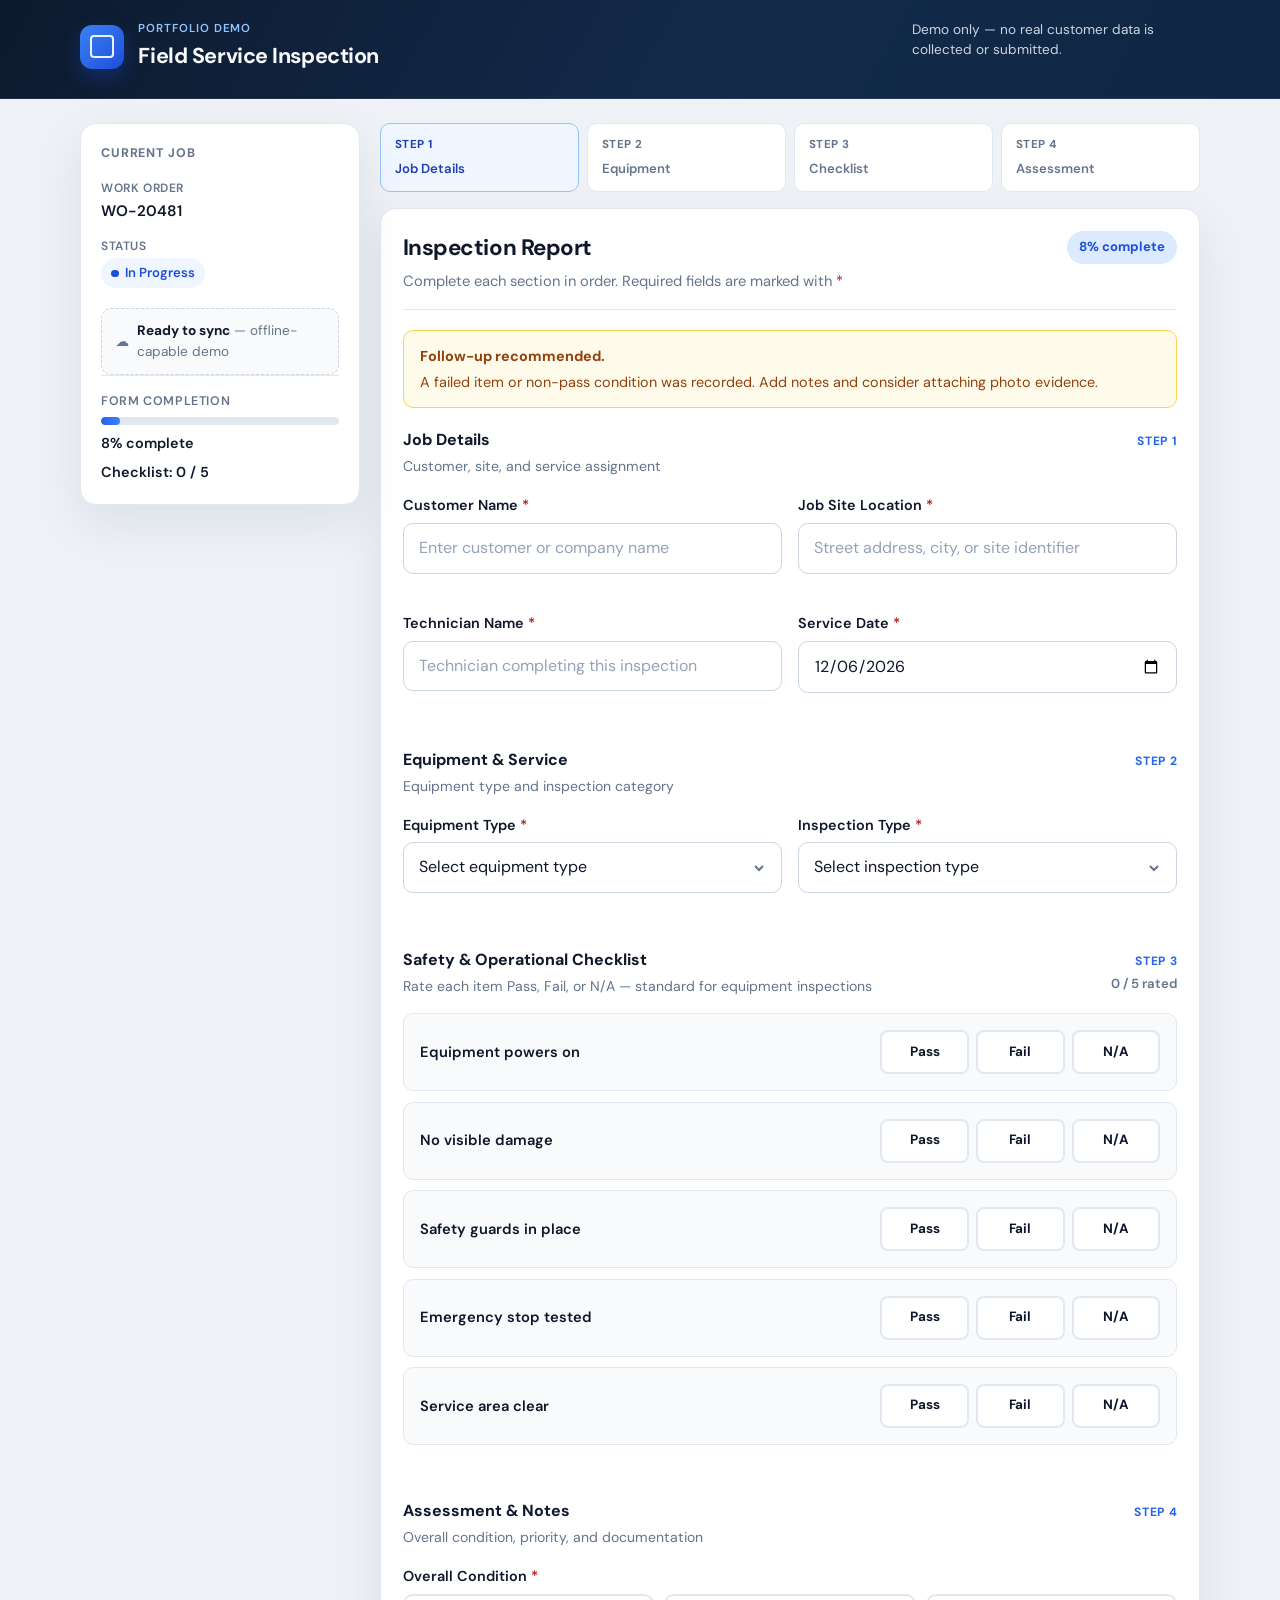
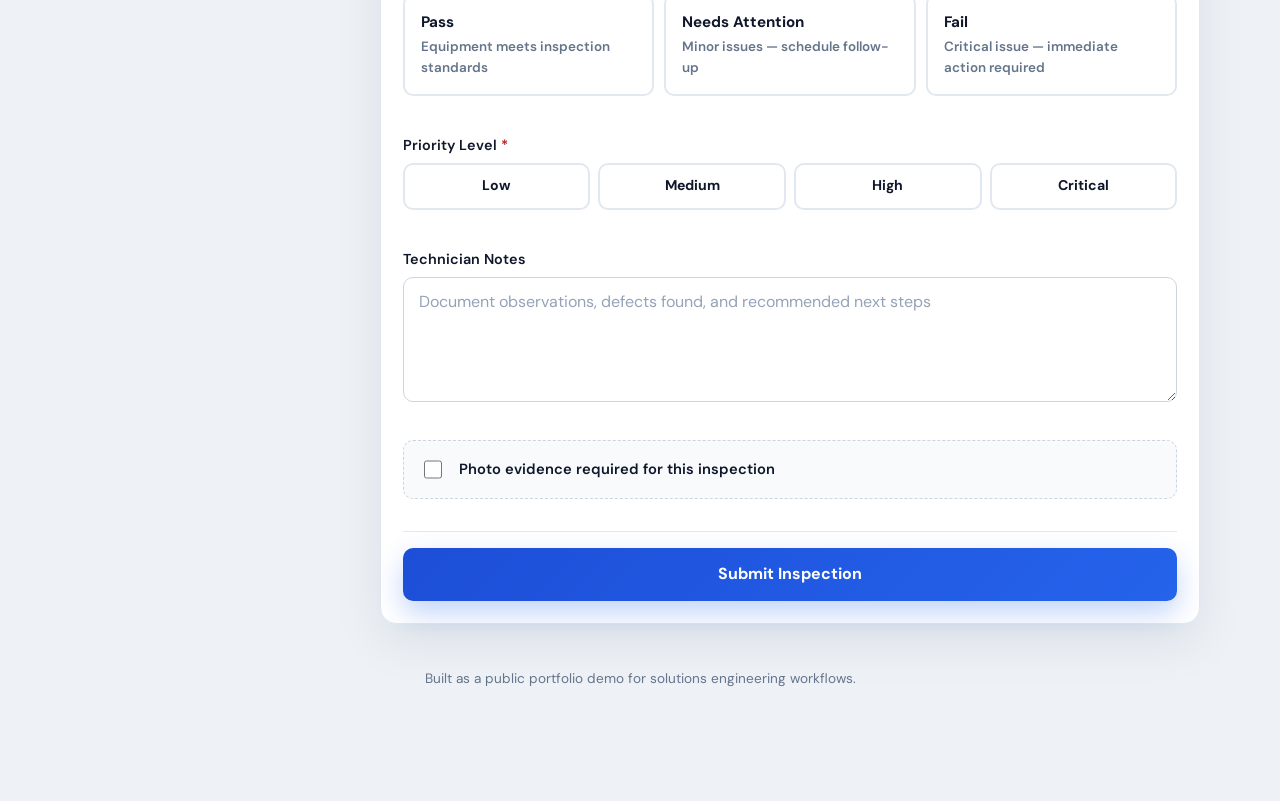
==== index.html @ d1bbd338 "Improve inspection form UI with industry-standard field service patterns. Add job context panel, ste" ====
<!DOCTYPE html>
<html lang="en">
<head>
  <meta charset="UTF-8">
  <meta name="viewport" content="width=device-width, initial-scale=1.0">
  <meta name="description" content="A public field service inspection form demo with JSON-driven structure and validation.">
  <meta name="theme-color" content="#0c1a2e">
  <title>Field Service Inspection Form Demo</title>
  <link rel="preconnect" href="https://fonts.googleapis.com">
  <link rel="preconnect" href="https://fonts.gstatic.com" crossorigin>
  <link href="https://fonts.googleapis.com/css2?family=DM+Sans:ital,opsz,wght@0,9..40,400;0,9..40,500;0,9..40,600;0,9..40,700;1,9..40,400&display=swap" rel="stylesheet">
  <link rel="stylesheet" href="styles.css">
</head>
<body>
  <div class="app-shell">
    <header class="topbar">
      <div class="topbar-inner">
        <div class="brand">
          <span class="brand-mark" aria-hidden="true"></span>
          <div>
            <p class="brand-eyebrow">Portfolio Demo</p>
            <h1>Field Service Inspection</h1>
          </div>
        </div>
        <p class="topbar-note">Demo only — no real customer data is collected or submitted.</p>
      </div>
    </header>

    <main class="workspace">
      <aside class="job-panel" id="job-panel" aria-label="Job context"></aside>

      <div class="form-column">
        <nav class="stepper" id="form-stepper" aria-label="Form progress"></nav>

        <section class="card form-card" aria-labelledby="form-heading">
          <div class="card-header">
            <div>
              <h2 id="form-heading">Inspection Report</h2>
              <p>Complete each section in order. Required fields are marked with <span class="required-mark" aria-hidden="true">*</span></p>
            </div>
            <div class="completion-chip" id="completion-chip" aria-live="polite">0% complete</div>
          </div>

          <div id="follow-up-alert" class="follow-up-alert" hidden role="status">
            <strong>Follow-up recommended.</strong>
            <span>A failed item or non-pass condition was recorded. Add notes and consider attaching photo evidence.</span>
          </div>

          <form id="inspection-form" novalidate></form>
        </section>

        <section
          id="success-message"
          class="card success-card"
          hidden
          aria-live="polite"
          aria-atomic="true"
        >
          <div class="success-icon" aria-hidden="true">✓</div>
          <h2>Inspection saved successfully</h2>
          <p>Your inspection record is ready for review. Data below is shown for demo purposes only.</p>
          <div id="submit-summary" class="submit-summary"></div>
        </section>

        <section id="json-preview-section" class="card preview-card" hidden aria-labelledby="preview-heading">
          <div class="card-header">
            <h2 id="preview-heading">Submitted Data Preview</h2>
            <p>Structured JSON output — ready for downstream systems or export.</p>
          </div>
          <pre id="json-preview" class="json-preview" aria-label="Formatted JSON preview of submitted form data"></pre>
        </section>
      </div>
    </main>

    <footer class="site-footer">
      <p>Built as a public portfolio demo for solutions engineering workflows.</p>
    </footer>

    <div class="sticky-submit" id="sticky-submit" hidden>
      <button type="submit" form="inspection-form" class="sticky-submit-btn">Submit Inspection</button>
    </div>
  </div>

  <script src="app.js"></script>
</body>
</html>
---- styles.css ----
/* Design system — inspired by enterprise field inspection apps (Fulcrum, Fluix, DigiDocs patterns) */
*,
*::before,
*::after {
  box-sizing: border-box;
}

:root {
  --bg: #eef2f7;
  --surface: #ffffff;
  --surface-muted: #f8fafc;
  --text: #0f172a;
  --text-muted: #64748b;
  --border: #e2e8f0;
  --border-strong: #cbd5e1;
  --brand: #0c1a2e;
  --brand-accent: #1d4ed8;
  --brand-soft: #dbeafe;
  --pass: #15803d;
  --pass-bg: #dcfce7;
  --pass-border: #86efac;
  --warn: #b45309;
  --warn-bg: #fffbeb;
  --warn-border: #fcd34d;
  --fail: #b91c1c;
  --fail-bg: #fef2f2;
  --fail-border: #fca5a5;
  --neutral: #475569;
  --neutral-bg: #f1f5f9;
  --radius: 16px;
  --radius-sm: 10px;
  --shadow: 0 18px 50px rgba(15, 23, 42, 0.08);
  --touch: 44px;
  --max: 1120px;
}

html {
  scroll-behavior: smooth;
}

body {
  margin: 0;
  font-family: "DM Sans", system-ui, sans-serif;
  font-size: 16px;
  line-height: 1.55;
  color: var(--text);
  background: var(--bg);
  -webkit-font-smoothing: antialiased;
}

.app-shell {
  min-height: 100vh;
  display: flex;
  flex-direction: column;
  padding-bottom: 5rem;
}

/* Top bar */
.topbar {
  background: linear-gradient(120deg, var(--brand) 0%, #132a4a 55%, #0f2744 100%);
  color: #f8fafc;
  border-bottom: 1px solid rgba(255, 255, 255, 0.08);
}

.topbar-inner {
  width: min(100% - 2rem, var(--max));
  margin: 0 auto;
  padding: 1.25rem 0 1.5rem;
  display: flex;
  align-items: flex-start;
  justify-content: space-between;
  gap: 1.5rem;
  flex-wrap: wrap;
}

.brand {
  display: flex;
  align-items: center;
  gap: 0.9rem;
}

.brand-mark {
  width: 2.75rem;
  height: 2.75rem;
  border-radius: 12px;
  background: linear-gradient(135deg, #3b82f6, #1d4ed8);
  box-shadow: 0 8px 20px rgba(29, 78, 216, 0.35);
  position: relative;
}

.brand-mark::after {
  content: "";
  position: absolute;
  inset: 0.65rem;
  border: 2px solid rgba(255, 255, 255, 0.9);
  border-radius: 4px;
}

.brand-eyebrow {
  margin: 0 0 0.15rem;
  font-size: 0.72rem;
  font-weight: 600;
  letter-spacing: 0.08em;
  text-transform: uppercase;
  color: #93c5fd;
}

.brand h1 {
  margin: 0;
  font-size: 1.35rem;
  font-weight: 700;
  letter-spacing: -0.02em;
}

.topbar-note {
  margin: 0;
  max-width: 18rem;
  font-size: 0.85rem;
  color: #cbd5e1;
  line-height: 1.45;
}

/* Workspace layout */
.workspace {
  width: min(100% - 2rem, var(--max));
  margin: 1.5rem auto 0;
  display: grid;
  grid-template-columns: 280px 1fr;
  gap: 1.25rem;
  flex: 1;
}

/* Job context panel */
.job-panel {
  position: sticky;
  top: 1rem;
  align-self: start;
  background: var(--surface);
  border: 1px solid var(--border);
  border-radius: var(--radius);
  box-shadow: var(--shadow);
  padding: 1.25rem;
}

.job-panel h2 {
  margin: 0 0 1rem;
  font-size: 0.78rem;
  font-weight: 700;
  letter-spacing: 0.07em;
  text-transform: uppercase;
  color: var(--text-muted);
}

.job-meta {
  display: grid;
  gap: 0.85rem;
  margin-bottom: 1.25rem;
}

.job-meta dt {
  margin: 0;
  font-size: 0.75rem;
  font-weight: 600;
  text-transform: uppercase;
  letter-spacing: 0.05em;
  color: var(--text-muted);
}

.job-meta dd {
  margin: 0.15rem 0 0;
  font-size: 0.95rem;
  font-weight: 600;
  color: var(--text);
}

.status-badge {
  display: inline-flex;
  align-items: center;
  gap: 0.4rem;
  padding: 0.3rem 0.65rem;
  border-radius: 999px;
  background: #eff6ff;
  color: #1d4ed8;
  font-size: 0.82rem;
  font-weight: 600;
}

.status-badge::before {
  content: "";
  width: 0.45rem;
  height: 0.45rem;
  border-radius: 50%;
  background: currentColor;
}

.sync-badge {
  display: flex;
  align-items: center;
  gap: 0.5rem;
  padding: 0.7rem 0.85rem;
  border-radius: var(--radius-sm);
  background: var(--surface-muted);
  border: 1px dashed var(--border-strong);
  font-size: 0.85rem;
  color: var(--text-muted);
}

.sync-badge strong {
  color: var(--text);
}

.panel-stat {
  padding-top: 1rem;
  border-top: 1px solid var(--border);
}

.panel-stat-label {
  margin: 0 0 0.35rem;
  font-size: 0.78rem;
  font-weight: 600;
  color: var(--text-muted);
  text-transform: uppercase;
  letter-spacing: 0.05em;
}

.panel-progress {
  height: 8px;
  border-radius: 999px;
  background: #e2e8f0;
  overflow: hidden;
}

.panel-progress-fill {
  height: 100%;
  width: 0%;
  border-radius: inherit;
  background: linear-gradient(90deg, #2563eb, #3b82f6);
  transition: width 0.25s ease;
}

.panel-stat-value {
  margin: 0.45rem 0 0;
  font-size: 0.9rem;
  font-weight: 600;
}

/* Stepper */
.stepper {
  display: grid;
  grid-template-columns: repeat(4, 1fr);
  gap: 0.5rem;
  margin-bottom: 1rem;
}

.step {
  display: flex;
  flex-direction: column;
  gap: 0.35rem;
  padding: 0.75rem 0.85rem;
  border-radius: var(--radius-sm);
  background: var(--surface);
  border: 1px solid var(--border);
  font-size: 0.78rem;
  color: var(--text-muted);
  transition: border-color 0.2s, background 0.2s, color 0.2s;
}

.step-number {
  font-weight: 700;
  font-size: 0.72rem;
  letter-spacing: 0.04em;
  text-transform: uppercase;
}

.step-label {
  font-weight: 600;
  font-size: 0.82rem;
}

.step.is-active {
  border-color: #93c5fd;
  background: #eff6ff;
  color: #1e40af;
}

.step.is-complete {
  border-color: #86efac;
  background: #f0fdf4;
  color: #166534;
}

/* Cards */
.card {
  background: var(--surface);
  border: 1px solid var(--border);
  border-radius: var(--radius);
  box-shadow: var(--shadow);
  padding: 1.35rem;
  margin-bottom: 1.25rem;
}

.card-header {
  display: flex;
  align-items: flex-start;
  justify-content: space-between;
  gap: 1rem;
  margin-bottom: 1.25rem;
  padding-bottom: 1rem;
  border-bottom: 1px solid var(--border);
}

.card-header h2 {
  margin: 0 0 0.25rem;
  font-size: 1.4rem;
  font-weight: 700;
  letter-spacing: -0.02em;
}

.card-header p {
  margin: 0;
  color: var(--text-muted);
  font-size: 0.92rem;
}

.completion-chip {
  flex-shrink: 0;
  padding: 0.4rem 0.75rem;
  border-radius: 999px;
  background: var(--brand-soft);
  color: #1d4ed8;
  font-size: 0.82rem;
  font-weight: 700;
}

.follow-up-alert {
  display: flex;
  flex-direction: column;
  gap: 0.2rem;
  margin-bottom: 1.25rem;
  padding: 0.9rem 1rem;
  border-radius: var(--radius-sm);
  border: 1px solid var(--warn-border);
  background: var(--warn-bg);
  color: #92400e;
  font-size: 0.9rem;
}

.follow-up-alert strong {
  font-weight: 700;
}

/* Form sections */
.form-section {
  margin-bottom: 2rem;
  scroll-margin-top: 1rem;
}

.form-section-header {
  display: flex;
  align-items: baseline;
  justify-content: space-between;
  gap: 1rem;
  margin-bottom: 1rem;
}

.form-section-header h3 {
  margin: 0;
  font-size: 1rem;
  font-weight: 700;
  color: var(--text);
}

.form-section-header p {
  margin: 0.2rem 0 0;
  color: var(--text-muted);
  font-size: 0.88rem;
}

.section-step {
  flex-shrink: 0;
  font-size: 0.75rem;
  font-weight: 700;
  letter-spacing: 0.06em;
  text-transform: uppercase;
  color: #2563eb;
}

.form-section-grid {
  display: grid;
  gap: 1rem;
}

.form-section-grid--two-col {
  grid-template-columns: 1fr;
}

.form-field {
  display: flex;
  flex-direction: column;
  gap: 0.4rem;
}

.form-field label,
.form-field > .field-label {
  font-weight: 600;
  font-size: 0.9rem;
}

.required-mark {
  color: var(--fail);
}

input[type="text"],
input[type="date"],
select,
textarea {
  width: 100%;
  min-height: var(--touch);
  padding: 0.75rem 0.95rem;
  border: 1px solid var(--border-strong);
  border-radius: var(--radius-sm);
  font: inherit;
  color: var(--text);
  background: #fff;
  transition: border-color 0.15s, box-shadow 0.15s;
}

textarea {
  min-height: 7rem;
  resize: vertical;
}

input::placeholder,
textarea::placeholder {
  color: #94a3b8;
}

input:focus,
select:focus,
textarea:focus {
  outline: none;
  border-color: #2563eb;
  box-shadow: 0 0 0 4px rgba(37, 99, 235, 0.12);
}

select {
  appearance: none;
  background-image: url("data:image/svg+xml,%3Csvg xmlns='http://www.w3.org/2000/svg' width='16' height='16' fill='none' stroke='%2364748b' stroke-width='2'%3E%3Cpath d='M4 6l4 4 4-4'/%3E%3C/svg%3E");
  background-repeat: no-repeat;
  background-position: right 0.9rem center;
  padding-right: 2.5rem;
}

input.invalid,
select.invalid,
textarea.invalid,
.choice-group.invalid,
.tri-state-row.invalid {
  border-color: var(--fail);
}

.field-error {
  margin: 0;
  color: var(--fail);
  font-size: 0.82rem;
  min-height: 1rem;
}

/* Status cards (Pass / Needs Attention / Fail) */
.choice-group {
  display: grid;
  gap: 0.65rem;
}

.status-cards {
  grid-template-columns: 1fr;
}

.choice-card {
  display: block;
  cursor: pointer;
}

.choice-card input {
  position: absolute;
  opacity: 0;
  pointer-events: none;
}

.choice-card-body {
  display: flex;
  flex-direction: column;
  gap: 0.15rem;
  padding: 0.95rem 1rem;
  border: 2px solid var(--border);
  border-radius: var(--radius-sm);
  background: #fff;
  transition: border-color 0.15s, background 0.15s, box-shadow 0.15s;
}

.choice-card-title {
  font-weight: 700;
  font-size: 0.95rem;
}

.choice-card-desc {
  font-size: 0.84rem;
  color: var(--text-muted);
}

.choice-card input:focus-visible + .choice-card-body {
  box-shadow: 0 0 0 4px rgba(37, 99, 235, 0.12);
}

.choice-card--success input:checked + .choice-card-body {
  border-color: var(--pass-border);
  background: var(--pass-bg);
  color: #14532d;
}

.choice-card--warning input:checked + .choice-card-body {
  border-color: var(--warn-border);
  background: var(--warn-bg);
  color: #92400e;
}

.choice-card--danger input:checked + .choice-card-body {
  border-color: var(--fail-border);
  background: var(--fail-bg);
  color: #991b1b;
}

/* Priority pills */
.priority-pills {
  display: grid;
  grid-template-columns: repeat(2, 1fr);
  gap: 0.55rem;
}

.priority-pill {
  display: block;
  cursor: pointer;
}

.priority-pill input {
  position: absolute;
  opacity: 0;
  pointer-events: none;
}

.priority-pill span {
  display: flex;
  align-items: center;
  justify-content: center;
  min-height: var(--touch);
  padding: 0.65rem;
  border: 2px solid var(--border);
  border-radius: var(--radius-sm);
  font-weight: 700;
  font-size: 0.88rem;
  background: #fff;
  transition: all 0.15s;
}

.priority-pill--neutral input:checked + span {
  border-color: var(--border-strong);
  background: var(--neutral-bg);
  color: var(--neutral);
}

.priority-pill--info input:checked + span {
  border-color: #93c5fd;
  background: #eff6ff;
  color: #1d4ed8;
}

.priority-pill--warning input:checked + span {
  border-color: var(--warn-border);
  background: var(--warn-bg);
  color: var(--warn);
}

.priority-pill--danger input:checked + span {
  border-color: var(--fail-border);
  background: var(--fail-bg);
  color: var(--fail);
}

/* Tri-state checklist (industry Pass / Fail / N/A pattern) */
.checklist-section {
  border: none;
  padding: 0;
  margin: 0;
}

.checklist-section legend {
  position: absolute;
  width: 1px;
  height: 1px;
  overflow: hidden;
  clip: rect(0, 0, 0, 0);
}

.checklist-list {
  display: grid;
  gap: 0.65rem;
}

.tri-state-row {
  display: grid;
  gap: 0.75rem;
  padding: 1rem;
  border: 1px solid var(--border);
  border-radius: var(--radius-sm);
  background: var(--surface-muted);
}

.tri-state-label {
  font-weight: 600;
  font-size: 0.92rem;
}

.tri-state-options {
  display: grid;
  grid-template-columns: repeat(3, 1fr);
  gap: 0.45rem;
}

.tri-state-option {
  display: block;
  cursor: pointer;
}

.tri-state-option input {
  position: absolute;
  opacity: 0;
  pointer-events: none;
}

.tri-state-option span {
  display: flex;
  align-items: center;
  justify-content: center;
  min-height: var(--touch);
  border: 2px solid var(--border);
  border-radius: 8px;
  font-size: 0.84rem;
  font-weight: 700;
  background: #fff;
  transition: all 0.15s;
}

.tri-state-option--pass input:checked + span {
  border-color: var(--pass-border);
  background: var(--pass-bg);
  color: var(--pass);
}

.tri-state-option--fail input:checked + span {
  border-color: var(--fail-border);
  background: var(--fail-bg);
  color: var(--fail);
}

.tri-state-option--na input:checked + span {
  border-color: var(--border-strong);
  background: var(--neutral-bg);
  color: var(--neutral);
}

.checklist-counter {
  font-size: 0.82rem;
  font-weight: 600;
  color: var(--text-muted);
}

/* Checkbox toggle */
.toggle-field {
  display: flex;
  align-items: center;
  gap: 0.85rem;
  padding: 1rem;
  border: 1px dashed var(--border-strong);
  border-radius: var(--radius-sm);
  background: var(--surface-muted);
  cursor: pointer;
}

.toggle-field input {
  width: 1.15rem;
  height: 1.15rem;
  accent-color: #2563eb;
  flex-shrink: 0;
}

.toggle-field span {
  font-weight: 600;
  font-size: 0.92rem;
}

.toggle-field.is-highlighted {
  border-color: #93c5fd;
  background: #eff6ff;
}

/* Submit */
.form-actions {
  padding-top: 1rem;
  border-top: 1px solid var(--border);
}

button[type="submit"],
.sticky-submit-btn {
  width: 100%;
  min-height: 3rem;
  padding: 0.9rem 1.25rem;
  border: none;
  border-radius: var(--radius-sm);
  background: linear-gradient(135deg, #1d4ed8, #2563eb);
  color: #fff;
  font: inherit;
  font-weight: 700;
  font-size: 1rem;
  cursor: pointer;
  box-shadow: 0 12px 28px rgba(37, 99, 235, 0.28);
  transition: transform 0.12s, box-shadow 0.15s;
}

button[type="submit"]:hover,
.sticky-submit-btn:hover {
  box-shadow: 0 16px 32px rgba(37, 99, 235, 0.34);
}

button[type="submit"]:active,
.sticky-submit-btn:active {
  transform: translateY(1px);
}

/* Success */
.success-card {
  text-align: center;
  padding: 2rem 1.5rem;
  border-color: var(--pass-border);
  background: var(--pass-bg);
}

.success-icon {
  display: inline-flex;
  align-items: center;
  justify-content: center;
  width: 3.25rem;
  height: 3.25rem;
  margin-bottom: 1rem;
  border-radius: 50%;
  background: #bbf7d0;
  color: var(--pass);
  font-size: 1.5rem;
  font-weight: 700;
}

.success-card h2 {
  margin: 0 0 0.5rem;
  color: var(--pass);
}

.success-card > p {
  margin: 0;
  color: #166534;
}

.submit-summary {
  margin-top: 1.25rem;
  text-align: left;
  display: grid;
  gap: 0.5rem;
}

.summary-row {
  display: flex;
  justify-content: space-between;
  gap: 1rem;
  padding: 0.65rem 0.85rem;
  border-radius: 8px;
  background: rgba(255, 255, 255, 0.65);
  font-size: 0.9rem;
}

.summary-row dt {
  margin: 0;
  color: #166534;
  font-weight: 600;
}

.summary-row dd {
  margin: 0;
  font-weight: 700;
  color: #14532d;
}

.json-preview {
  margin: 0;
  padding: 1rem;
  background: #0f172a;
  color: #e2e8f0;
  border-radius: var(--radius-sm);
  overflow-x: auto;
  font-family: Consolas, monospace;
  font-size: 0.84rem;
  line-height: 1.5;
}

.site-footer {
  width: min(100% - 2rem, var(--max));
  margin: 0 auto;
  padding: 1.5rem 0 2rem;
  text-align: center;
}

.site-footer p {
  margin: 0;
  color: var(--text-muted);
  font-size: 0.85rem;
}

.sticky-submit {
  position: fixed;
  left: 0;
  right: 0;
  bottom: 0;
  padding: 0.85rem 1rem calc(0.85rem + env(safe-area-inset-bottom));
  background: rgba(255, 255, 255, 0.92);
  border-top: 1px solid var(--border);
  backdrop-filter: blur(10px);
  z-index: 20;
}

.form-field--full {
  grid-column: 1 / -1;
}

.visually-hidden {
  position: absolute;
  width: 1px;
  height: 1px;
  padding: 0;
  margin: -1px;
  overflow: hidden;
  clip: rect(0, 0, 0, 0);
  white-space: nowrap;
  border: 0;
}

@media (min-width: 700px) {
  .status-cards {
    grid-template-columns: repeat(3, 1fr);
  }

  .priority-pills {
    grid-template-columns: repeat(4, 1fr);
  }

  .form-section-grid--two-col {
    grid-template-columns: repeat(2, 1fr);
  }

  .tri-state-row {
    grid-template-columns: 1fr auto;
    align-items: center;
  }

  .tri-state-options {
    min-width: 280px;
  }
}

@media (max-width: 900px) {
  .workspace {
    grid-template-columns: 1fr;
  }

  .job-panel {
    position: static;
  }

  .stepper {
    grid-template-columns: repeat(2, 1fr);
  }
}

@media (max-width: 520px) {
  .app-shell {
    padding-bottom: 5.5rem;
  }

  .workspace,
  .topbar-inner,
  .site-footer {
    width: min(100% - 1rem, var(--max));
  }

  .card {
    padding: 1rem;
  }

  .card-header {
    flex-direction: column;
  }

  .form-actions button[type="submit"] {
    display: none;
  }

  .sticky-submit {
    display: block !important;
  }
}

@media (min-width: 521px) {
  .sticky-submit {
    display: none !important;
  }
}
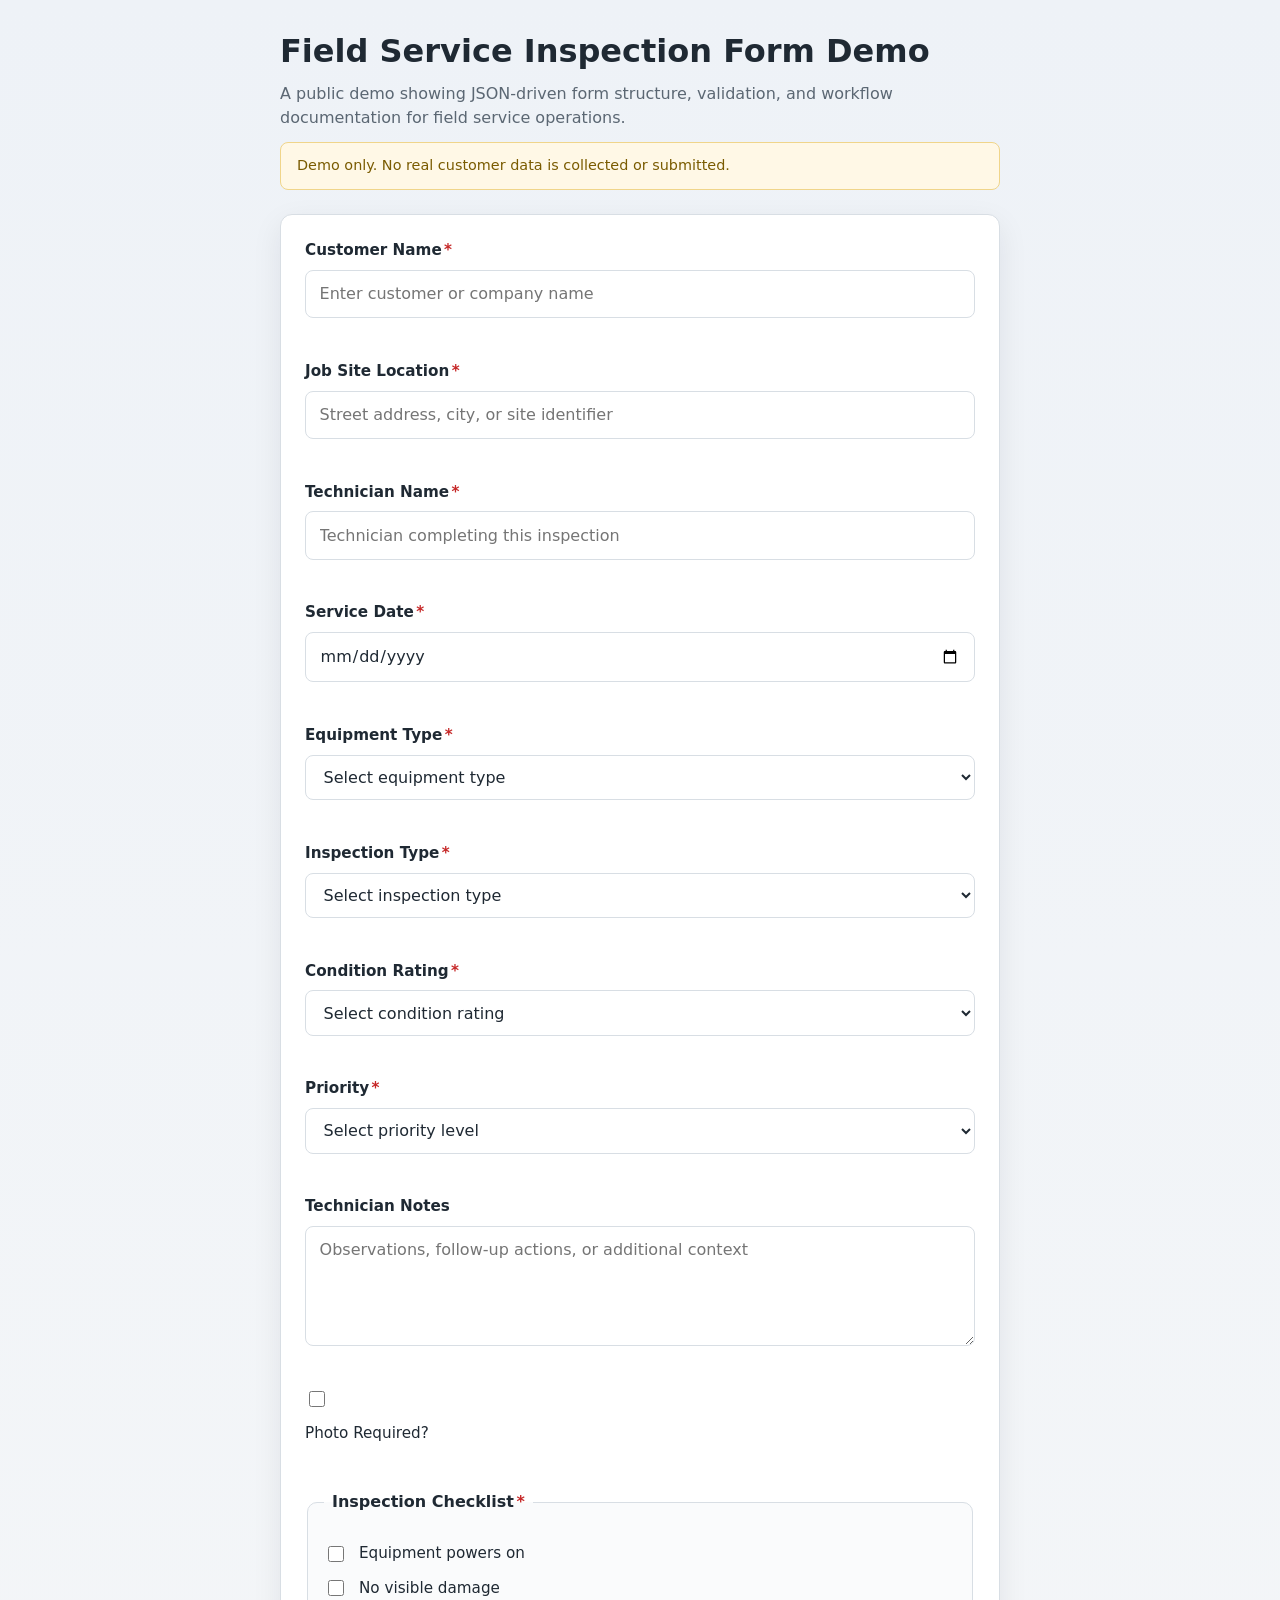
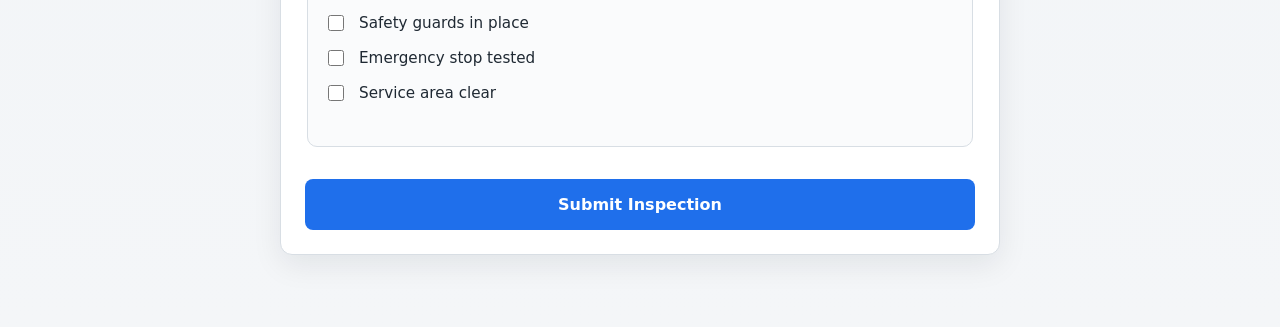
==== commit 4ff1ca8b: "Add field service inspection form demo" ====
--- a/index.html
+++ b/index.html
@@ -3,83 +3,44 @@
 <head>
   <meta charset="UTF-8">
   <meta name="viewport" content="width=device-width, initial-scale=1.0">
-  <meta name="description" content="A public field service inspection form demo with JSON-driven structure and validation.">
-  <meta name="theme-color" content="#0c1a2e">
   <title>Field Service Inspection Form Demo</title>
-  <link rel="preconnect" href="https://fonts.googleapis.com">
-  <link rel="preconnect" href="https://fonts.gstatic.com" crossorigin>
-  <link href="https://fonts.googleapis.com/css2?family=DM+Sans:ital,opsz,wght@0,9..40,400;0,9..40,500;0,9..40,600;0,9..40,700;1,9..40,400&display=swap" rel="stylesheet">
   <link rel="stylesheet" href="styles.css">
 </head>
 <body>
-  <div class="app-shell">
-    <header class="topbar">
-      <div class="topbar-inner">
-        <div class="brand">
-          <span class="brand-mark" aria-hidden="true"></span>
-          <div>
-            <p class="brand-eyebrow">Portfolio Demo</p>
-            <h1>Field Service Inspection</h1>
-          </div>
-        </div>
-        <p class="topbar-note">Demo only — no real customer data is collected or submitted.</p>
-      </div>
+  <main class="page">
+    <header class="page-header">
+      <h1>Field Service Inspection Form Demo</h1>
+      <p class="subtitle">
+        A public demo showing JSON-driven form structure, validation, and workflow documentation for field service operations.
+      </p>
+      <p class="demo-note" role="note">
+        Demo only. No real customer data is collected or submitted.
+      </p>
     </header>
 
-    <main class="workspace">
-      <aside class="job-panel" id="job-panel" aria-label="Job context"></aside>
+    <section class="card" aria-labelledby="form-heading">
+      <h2 id="form-heading" class="visually-hidden">Inspection Form</h2>
 
-      <div class="form-column">
-        <nav class="stepper" id="form-stepper" aria-label="Form progress"></nav>
+      <!-- Form fields are rendered from form-schema.json by app.js -->
+      <form id="inspection-form" novalidate></form>
+    </section>
 
-        <section class="card form-card" aria-labelledby="form-heading">
-          <div class="card-header">
-            <div>
-              <h2 id="form-heading">Inspection Report</h2>
-              <p>Complete each section in order. Required fields are marked with <span class="required-mark" aria-hidden="true">*</span></p>
-            </div>
-            <div class="completion-chip" id="completion-chip" aria-live="polite">0% complete</div>
-          </div>
+    <section
+      id="success-message"
+      class="card success-card"
+      hidden
+      aria-live="polite"
+      aria-atomic="true"
+    >
+      <h2>Inspection saved successfully</h2>
+      <p>Your inspection record is ready for review. Data below is shown for demo purposes only.</p>
+    </section>
 
-          <div id="follow-up-alert" class="follow-up-alert" hidden role="status">
-            <strong>Follow-up recommended.</strong>
-            <span>A failed item or non-pass condition was recorded. Add notes and consider attaching photo evidence.</span>
-          </div>
-
-          <form id="inspection-form" novalidate></form>
-        </section>
-
-        <section
-          id="success-message"
-          class="card success-card"
-          hidden
-          aria-live="polite"
-          aria-atomic="true"
-        >
-          <div class="success-icon" aria-hidden="true">✓</div>
-          <h2>Inspection saved successfully</h2>
-          <p>Your inspection record is ready for review. Data below is shown for demo purposes only.</p>
-          <div id="submit-summary" class="submit-summary"></div>
-        </section>
-
-        <section id="json-preview-section" class="card preview-card" hidden aria-labelledby="preview-heading">
-          <div class="card-header">
-            <h2 id="preview-heading">Submitted Data Preview</h2>
-            <p>Structured JSON output — ready for downstream systems or export.</p>
-          </div>
-          <pre id="json-preview" class="json-preview" aria-label="Formatted JSON preview of submitted form data"></pre>
-        </section>
-      </div>
-    </main>
-
-    <footer class="site-footer">
-      <p>Built as a public portfolio demo for solutions engineering workflows.</p>
-    </footer>
-
-    <div class="sticky-submit" id="sticky-submit" hidden>
-      <button type="submit" form="inspection-form" class="sticky-submit-btn">Submit Inspection</button>
-    </div>
-  </div>
+    <section id="json-preview-section" class="card" hidden aria-labelledby="preview-heading">
+      <h2 id="preview-heading">Submitted Data Preview</h2>
+      <pre id="json-preview" class="json-preview" aria-label="Formatted JSON preview of submitted form data"></pre>
+    </section>
+  </main>
 
   <script src="app.js"></script>
 </body>
--- a/styles.css
+++ b/styles.css
@@ -1,4 +1,4 @@
-/* Design system — inspired by enterprise field inspection apps (Fulcrum, Fluix, DigiDocs patterns) */
+/* Base layout and typography */
 *,
 *::before,
 *::after {
@@ -6,408 +6,102 @@
 }
 
 :root {
-  --bg: #eef2f7;
-  --surface: #ffffff;
-  --surface-muted: #f8fafc;
-  --text: #0f172a;
-  --text-muted: #64748b;
-  --border: #e2e8f0;
-  --border-strong: #cbd5e1;
-  --brand: #0c1a2e;
-  --brand-accent: #1d4ed8;
-  --brand-soft: #dbeafe;
-  --pass: #15803d;
-  --pass-bg: #dcfce7;
-  --pass-border: #86efac;
-  --warn: #b45309;
-  --warn-bg: #fffbeb;
-  --warn-border: #fcd34d;
-  --fail: #b91c1c;
-  --fail-bg: #fef2f2;
-  --fail-border: #fca5a5;
-  --neutral: #475569;
-  --neutral-bg: #f1f5f9;
-  --radius: 16px;
-  --radius-sm: 10px;
-  --shadow: 0 18px 50px rgba(15, 23, 42, 0.08);
-  --touch: 44px;
-  --max: 1120px;
-}
-
-html {
-  scroll-behavior: smooth;
+  --color-bg: #f4f6f8;
+  --color-surface: #ffffff;
+  --color-text: #1f2933;
+  --color-text-muted: #5b6773;
+  --color-border: #d8dee4;
+  --color-primary: #1f6feb;
+  --color-primary-hover: #1858c7;
+  --color-error: #c62828;
+  --color-error-bg: #fdecea;
+  --color-success: #1b7f4a;
+  --color-success-bg: #e8f6ee;
+  --shadow-card: 0 10px 30px rgba(15, 23, 42, 0.08);
+  --radius: 12px;
+  --space-xs: 0.5rem;
+  --space-sm: 0.75rem;
+  --space-md: 1rem;
+  --space-lg: 1.5rem;
+  --space-xl: 2rem;
+  --max-width: 720px;
 }
 
 body {
   margin: 0;
-  font-family: "DM Sans", system-ui, sans-serif;
-  font-size: 16px;
-  line-height: 1.55;
-  color: var(--text);
-  background: var(--bg);
-  -webkit-font-smoothing: antialiased;
-}
-
-.app-shell {
+  font-family: "Segoe UI", system-ui, -apple-system, BlinkMacSystemFont, sans-serif;
+  line-height: 1.5;
+  color: var(--color-text);
+  background: linear-gradient(180deg, #eef2f7 0%, var(--color-bg) 100%);
   min-height: 100vh;
-  display: flex;
-  flex-direction: column;
-  padding-bottom: 5rem;
-}
-
-/* Top bar */
-.topbar {
-  background: linear-gradient(120deg, var(--brand) 0%, #132a4a 55%, #0f2744 100%);
-  color: #f8fafc;
-  border-bottom: 1px solid rgba(255, 255, 255, 0.08);
-}
-
-.topbar-inner {
-  width: min(100% - 2rem, var(--max));
+}
+
+.page {
+  width: min(100% - 2rem, var(--max-width));
   margin: 0 auto;
-  padding: 1.25rem 0 1.5rem;
-  display: flex;
-  align-items: flex-start;
-  justify-content: space-between;
-  gap: 1.5rem;
-  flex-wrap: wrap;
-}
-
-.brand {
-  display: flex;
-  align-items: center;
-  gap: 0.9rem;
-}
-
-.brand-mark {
-  width: 2.75rem;
-  height: 2.75rem;
-  border-radius: 12px;
-  background: linear-gradient(135deg, #3b82f6, #1d4ed8);
-  box-shadow: 0 8px 20px rgba(29, 78, 216, 0.35);
-  position: relative;
-}
-
-.brand-mark::after {
-  content: "";
-  position: absolute;
-  inset: 0.65rem;
-  border: 2px solid rgba(255, 255, 255, 0.9);
-  border-radius: 4px;
-}
-
-.brand-eyebrow {
-  margin: 0 0 0.15rem;
-  font-size: 0.72rem;
-  font-weight: 600;
-  letter-spacing: 0.08em;
-  text-transform: uppercase;
-  color: #93c5fd;
-}
-
-.brand h1 {
-  margin: 0;
-  font-size: 1.35rem;
-  font-weight: 700;
-  letter-spacing: -0.02em;
-}
-
-.topbar-note {
-  margin: 0;
-  max-width: 18rem;
-  font-size: 0.85rem;
-  color: #cbd5e1;
-  line-height: 1.45;
-}
-
-/* Workspace layout */
-.workspace {
-  width: min(100% - 2rem, var(--max));
-  margin: 1.5rem auto 0;
+  padding: var(--space-xl) 0 3rem;
+}
+
+.page-header {
+  margin-bottom: var(--space-lg);
+}
+
+.page-header h1 {
+  margin: 0 0 var(--space-sm);
+  font-size: clamp(1.6rem, 4vw, 2rem);
+  line-height: 1.2;
+}
+
+.subtitle {
+  margin: 0 0 var(--space-sm);
+  color: var(--color-text-muted);
+  font-size: 1rem;
+}
+
+.demo-note {
+  margin: 0;
+  padding: var(--space-sm) var(--space-md);
+  background: #fff8e6;
+  border: 1px solid #f0d58a;
+  border-radius: 8px;
+  color: #7a5b00;
+  font-size: 0.9rem;
+}
+
+.card {
+  background: var(--color-surface);
+  border: 1px solid var(--color-border);
+  border-radius: var(--radius);
+  box-shadow: var(--shadow-card);
+  padding: var(--space-lg);
+  margin-bottom: var(--space-lg);
+}
+
+.card h2 {
+  margin: 0 0 var(--space-md);
+  font-size: 1.2rem;
+}
+
+/* Form fields */
+.form-grid {
   display: grid;
-  grid-template-columns: 280px 1fr;
-  gap: 1.25rem;
-  flex: 1;
-}
-
-/* Job context panel */
-.job-panel {
-  position: sticky;
-  top: 1rem;
-  align-self: start;
-  background: var(--surface);
-  border: 1px solid var(--border);
-  border-radius: var(--radius);
-  box-shadow: var(--shadow);
-  padding: 1.25rem;
-}
-
-.job-panel h2 {
-  margin: 0 0 1rem;
-  font-size: 0.78rem;
-  font-weight: 700;
-  letter-spacing: 0.07em;
-  text-transform: uppercase;
-  color: var(--text-muted);
-}
-
-.job-meta {
-  display: grid;
-  gap: 0.85rem;
-  margin-bottom: 1.25rem;
-}
-
-.job-meta dt {
-  margin: 0;
-  font-size: 0.75rem;
-  font-weight: 600;
-  text-transform: uppercase;
-  letter-spacing: 0.05em;
-  color: var(--text-muted);
-}
-
-.job-meta dd {
-  margin: 0.15rem 0 0;
-  font-size: 0.95rem;
-  font-weight: 600;
-  color: var(--text);
-}
-
-.status-badge {
-  display: inline-flex;
-  align-items: center;
-  gap: 0.4rem;
-  padding: 0.3rem 0.65rem;
-  border-radius: 999px;
-  background: #eff6ff;
-  color: #1d4ed8;
-  font-size: 0.82rem;
-  font-weight: 600;
-}
-
-.status-badge::before {
-  content: "";
-  width: 0.45rem;
-  height: 0.45rem;
-  border-radius: 50%;
-  background: currentColor;
-}
-
-.sync-badge {
-  display: flex;
-  align-items: center;
-  gap: 0.5rem;
-  padding: 0.7rem 0.85rem;
-  border-radius: var(--radius-sm);
-  background: var(--surface-muted);
-  border: 1px dashed var(--border-strong);
-  font-size: 0.85rem;
-  color: var(--text-muted);
-}
-
-.sync-badge strong {
-  color: var(--text);
-}
-
-.panel-stat {
-  padding-top: 1rem;
-  border-top: 1px solid var(--border);
-}
-
-.panel-stat-label {
-  margin: 0 0 0.35rem;
-  font-size: 0.78rem;
-  font-weight: 600;
-  color: var(--text-muted);
-  text-transform: uppercase;
-  letter-spacing: 0.05em;
-}
-
-.panel-progress {
-  height: 8px;
-  border-radius: 999px;
-  background: #e2e8f0;
-  overflow: hidden;
-}
-
-.panel-progress-fill {
-  height: 100%;
-  width: 0%;
-  border-radius: inherit;
-  background: linear-gradient(90deg, #2563eb, #3b82f6);
-  transition: width 0.25s ease;
-}
-
-.panel-stat-value {
-  margin: 0.45rem 0 0;
-  font-size: 0.9rem;
-  font-weight: 600;
-}
-
-/* Stepper */
-.stepper {
-  display: grid;
-  grid-template-columns: repeat(4, 1fr);
-  gap: 0.5rem;
-  margin-bottom: 1rem;
-}
-
-.step {
-  display: flex;
-  flex-direction: column;
-  gap: 0.35rem;
-  padding: 0.75rem 0.85rem;
-  border-radius: var(--radius-sm);
-  background: var(--surface);
-  border: 1px solid var(--border);
-  font-size: 0.78rem;
-  color: var(--text-muted);
-  transition: border-color 0.2s, background 0.2s, color 0.2s;
-}
-
-.step-number {
-  font-weight: 700;
-  font-size: 0.72rem;
-  letter-spacing: 0.04em;
-  text-transform: uppercase;
-}
-
-.step-label {
-  font-weight: 600;
-  font-size: 0.82rem;
-}
-
-.step.is-active {
-  border-color: #93c5fd;
-  background: #eff6ff;
-  color: #1e40af;
-}
-
-.step.is-complete {
-  border-color: #86efac;
-  background: #f0fdf4;
-  color: #166534;
-}
-
-/* Cards */
-.card {
-  background: var(--surface);
-  border: 1px solid var(--border);
-  border-radius: var(--radius);
-  box-shadow: var(--shadow);
-  padding: 1.35rem;
-  margin-bottom: 1.25rem;
-}
-
-.card-header {
-  display: flex;
-  align-items: flex-start;
-  justify-content: space-between;
-  gap: 1rem;
-  margin-bottom: 1.25rem;
-  padding-bottom: 1rem;
-  border-bottom: 1px solid var(--border);
-}
-
-.card-header h2 {
-  margin: 0 0 0.25rem;
-  font-size: 1.4rem;
-  font-weight: 700;
-  letter-spacing: -0.02em;
-}
-
-.card-header p {
-  margin: 0;
-  color: var(--text-muted);
-  font-size: 0.92rem;
-}
-
-.completion-chip {
-  flex-shrink: 0;
-  padding: 0.4rem 0.75rem;
-  border-radius: 999px;
-  background: var(--brand-soft);
-  color: #1d4ed8;
-  font-size: 0.82rem;
-  font-weight: 700;
-}
-
-.follow-up-alert {
-  display: flex;
-  flex-direction: column;
-  gap: 0.2rem;
-  margin-bottom: 1.25rem;
-  padding: 0.9rem 1rem;
-  border-radius: var(--radius-sm);
-  border: 1px solid var(--warn-border);
-  background: var(--warn-bg);
-  color: #92400e;
-  font-size: 0.9rem;
-}
-
-.follow-up-alert strong {
-  font-weight: 700;
-}
-
-/* Form sections */
-.form-section {
-  margin-bottom: 2rem;
-  scroll-margin-top: 1rem;
-}
-
-.form-section-header {
-  display: flex;
-  align-items: baseline;
-  justify-content: space-between;
-  gap: 1rem;
-  margin-bottom: 1rem;
-}
-
-.form-section-header h3 {
-  margin: 0;
-  font-size: 1rem;
-  font-weight: 700;
-  color: var(--text);
-}
-
-.form-section-header p {
-  margin: 0.2rem 0 0;
-  color: var(--text-muted);
-  font-size: 0.88rem;
-}
-
-.section-step {
-  flex-shrink: 0;
-  font-size: 0.75rem;
-  font-weight: 700;
-  letter-spacing: 0.06em;
-  text-transform: uppercase;
-  color: #2563eb;
-}
-
-.form-section-grid {
-  display: grid;
-  gap: 1rem;
-}
-
-.form-section-grid--two-col {
-  grid-template-columns: 1fr;
+  gap: var(--space-md);
 }
 
 .form-field {
   display: flex;
   flex-direction: column;
-  gap: 0.4rem;
-}
-
-.form-field label,
-.form-field > .field-label {
+  gap: var(--space-xs);
+}
+
+.form-field label {
   font-weight: 600;
-  font-size: 0.9rem;
+  font-size: 0.95rem;
 }
 
 .required-mark {
-  color: var(--fail);
+  color: var(--color-error);
+  margin-left: 0.15rem;
 }
 
 input[type="text"],
@@ -415,427 +109,124 @@
 select,
 textarea {
   width: 100%;
-  min-height: var(--touch);
-  padding: 0.75rem 0.95rem;
-  border: 1px solid var(--border-strong);
-  border-radius: var(--radius-sm);
+  padding: 0.7rem 0.85rem;
+  border: 1px solid var(--color-border);
+  border-radius: 8px;
   font: inherit;
-  color: var(--text);
+  color: var(--color-text);
   background: #fff;
-  transition: border-color 0.15s, box-shadow 0.15s;
-}
-
-textarea {
-  min-height: 7rem;
-  resize: vertical;
-}
-
-input::placeholder,
-textarea::placeholder {
-  color: #94a3b8;
+  transition: border-color 0.15s ease, box-shadow 0.15s ease;
 }
 
 input:focus,
 select:focus,
 textarea:focus {
   outline: none;
-  border-color: #2563eb;
-  box-shadow: 0 0 0 4px rgba(37, 99, 235, 0.12);
-}
-
-select {
-  appearance: none;
-  background-image: url("data:image/svg+xml,%3Csvg xmlns='http://www.w3.org/2000/svg' width='16' height='16' fill='none' stroke='%2364748b' stroke-width='2'%3E%3Cpath d='M4 6l4 4 4-4'/%3E%3C/svg%3E");
-  background-repeat: no-repeat;
-  background-position: right 0.9rem center;
-  padding-right: 2.5rem;
+  border-color: var(--color-primary);
+  box-shadow: 0 0 0 3px rgba(31, 111, 235, 0.15);
 }
 
 input.invalid,
 select.invalid,
-textarea.invalid,
-.choice-group.invalid,
-.tri-state-row.invalid {
-  border-color: var(--fail);
+textarea.invalid {
+  border-color: var(--color-error);
+  background: var(--color-error-bg);
 }
 
 .field-error {
   margin: 0;
-  color: var(--fail);
-  font-size: 0.82rem;
-  min-height: 1rem;
-}
-
-/* Status cards (Pass / Needs Attention / Fail) */
-.choice-group {
+  color: var(--color-error);
+  font-size: 0.85rem;
+  min-height: 1.1rem;
+}
+
+/* Checklist */
+.checklist-section {
+  border: 1px solid var(--color-border);
+  border-radius: 10px;
+  padding: var(--space-md);
+  background: #fafbfc;
+}
+
+.checklist-section.invalid {
+  border-color: var(--color-error);
+  background: var(--color-error-bg);
+}
+
+.checklist-section legend {
+  font-weight: 600;
+  padding: 0 var(--space-xs);
+}
+
+.checklist-options {
   display: grid;
-  gap: 0.65rem;
-}
-
-.status-cards {
-  grid-template-columns: 1fr;
-}
-
-.choice-card {
-  display: block;
-  cursor: pointer;
-}
-
-.choice-card input {
-  position: absolute;
-  opacity: 0;
-  pointer-events: none;
-}
-
-.choice-card-body {
+  gap: var(--space-sm);
+  margin-top: var(--space-sm);
+}
+
+.checkbox-field {
   display: flex;
-  flex-direction: column;
-  gap: 0.15rem;
-  padding: 0.95rem 1rem;
-  border: 2px solid var(--border);
-  border-radius: var(--radius-sm);
-  background: #fff;
-  transition: border-color 0.15s, background 0.15s, box-shadow 0.15s;
-}
-
-.choice-card-title {
-  font-weight: 700;
-  font-size: 0.95rem;
-}
-
-.choice-card-desc {
-  font-size: 0.84rem;
-  color: var(--text-muted);
-}
-
-.choice-card input:focus-visible + .choice-card-body {
-  box-shadow: 0 0 0 4px rgba(37, 99, 235, 0.12);
-}
-
-.choice-card--success input:checked + .choice-card-body {
-  border-color: var(--pass-border);
-  background: var(--pass-bg);
-  color: #14532d;
-}
-
-.choice-card--warning input:checked + .choice-card-body {
-  border-color: var(--warn-border);
-  background: var(--warn-bg);
-  color: #92400e;
-}
-
-.choice-card--danger input:checked + .choice-card-body {
-  border-color: var(--fail-border);
-  background: var(--fail-bg);
-  color: #991b1b;
-}
-
-/* Priority pills */
-.priority-pills {
-  display: grid;
-  grid-template-columns: repeat(2, 1fr);
-  gap: 0.55rem;
-}
-
-.priority-pill {
-  display: block;
-  cursor: pointer;
-}
-
-.priority-pill input {
-  position: absolute;
-  opacity: 0;
-  pointer-events: none;
-}
-
-.priority-pill span {
-  display: flex;
-  align-items: center;
-  justify-content: center;
-  min-height: var(--touch);
-  padding: 0.65rem;
-  border: 2px solid var(--border);
-  border-radius: var(--radius-sm);
-  font-weight: 700;
-  font-size: 0.88rem;
-  background: #fff;
-  transition: all 0.15s;
-}
-
-.priority-pill--neutral input:checked + span {
-  border-color: var(--border-strong);
-  background: var(--neutral-bg);
-  color: var(--neutral);
-}
-
-.priority-pill--info input:checked + span {
-  border-color: #93c5fd;
-  background: #eff6ff;
-  color: #1d4ed8;
-}
-
-.priority-pill--warning input:checked + span {
-  border-color: var(--warn-border);
-  background: var(--warn-bg);
-  color: var(--warn);
-}
-
-.priority-pill--danger input:checked + span {
-  border-color: var(--fail-border);
-  background: var(--fail-bg);
-  color: var(--fail);
-}
-
-/* Tri-state checklist (industry Pass / Fail / N/A pattern) */
-.checklist-section {
+  align-items: flex-start;
+  gap: var(--space-sm);
+}
+
+.checkbox-field input {
+  margin-top: 0.2rem;
+  width: 1rem;
+  height: 1rem;
+  flex-shrink: 0;
+}
+
+.checkbox-field label {
+  font-weight: 400;
+}
+
+/* Submit button */
+.form-actions {
+  margin-top: var(--space-md);
+}
+
+button[type="submit"] {
+  width: 100%;
+  padding: 0.85rem 1rem;
   border: none;
-  padding: 0;
-  margin: 0;
-}
-
-.checklist-section legend {
-  position: absolute;
-  width: 1px;
-  height: 1px;
-  overflow: hidden;
-  clip: rect(0, 0, 0, 0);
-}
-
-.checklist-list {
-  display: grid;
-  gap: 0.65rem;
-}
-
-.tri-state-row {
-  display: grid;
-  gap: 0.75rem;
-  padding: 1rem;
-  border: 1px solid var(--border);
-  border-radius: var(--radius-sm);
-  background: var(--surface-muted);
-}
-
-.tri-state-label {
-  font-weight: 600;
-  font-size: 0.92rem;
-}
-
-.tri-state-options {
-  display: grid;
-  grid-template-columns: repeat(3, 1fr);
-  gap: 0.45rem;
-}
-
-.tri-state-option {
-  display: block;
-  cursor: pointer;
-}
-
-.tri-state-option input {
-  position: absolute;
-  opacity: 0;
-  pointer-events: none;
-}
-
-.tri-state-option span {
-  display: flex;
-  align-items: center;
-  justify-content: center;
-  min-height: var(--touch);
-  border: 2px solid var(--border);
-  border-radius: 8px;
-  font-size: 0.84rem;
-  font-weight: 700;
-  background: #fff;
-  transition: all 0.15s;
-}
-
-.tri-state-option--pass input:checked + span {
-  border-color: var(--pass-border);
-  background: var(--pass-bg);
-  color: var(--pass);
-}
-
-.tri-state-option--fail input:checked + span {
-  border-color: var(--fail-border);
-  background: var(--fail-bg);
-  color: var(--fail);
-}
-
-.tri-state-option--na input:checked + span {
-  border-color: var(--border-strong);
-  background: var(--neutral-bg);
-  color: var(--neutral);
-}
-
-.checklist-counter {
-  font-size: 0.82rem;
-  font-weight: 600;
-  color: var(--text-muted);
-}
-
-/* Checkbox toggle */
-.toggle-field {
-  display: flex;
-  align-items: center;
-  gap: 0.85rem;
-  padding: 1rem;
-  border: 1px dashed var(--border-strong);
-  border-radius: var(--radius-sm);
-  background: var(--surface-muted);
-  cursor: pointer;
-}
-
-.toggle-field input {
-  width: 1.15rem;
-  height: 1.15rem;
-  accent-color: #2563eb;
-  flex-shrink: 0;
-}
-
-.toggle-field span {
-  font-weight: 600;
-  font-size: 0.92rem;
-}
-
-.toggle-field.is-highlighted {
-  border-color: #93c5fd;
-  background: #eff6ff;
-}
-
-/* Submit */
-.form-actions {
-  padding-top: 1rem;
-  border-top: 1px solid var(--border);
-}
-
-button[type="submit"],
-.sticky-submit-btn {
-  width: 100%;
-  min-height: 3rem;
-  padding: 0.9rem 1.25rem;
-  border: none;
-  border-radius: var(--radius-sm);
-  background: linear-gradient(135deg, #1d4ed8, #2563eb);
+  border-radius: 8px;
+  background: var(--color-primary);
   color: #fff;
   font: inherit;
-  font-weight: 700;
-  font-size: 1rem;
+  font-weight: 600;
   cursor: pointer;
-  box-shadow: 0 12px 28px rgba(37, 99, 235, 0.28);
-  transition: transform 0.12s, box-shadow 0.15s;
-}
-
-button[type="submit"]:hover,
-.sticky-submit-btn:hover {
-  box-shadow: 0 16px 32px rgba(37, 99, 235, 0.34);
-}
-
-button[type="submit"]:active,
-.sticky-submit-btn:active {
+  transition: background-color 0.15s ease, transform 0.1s ease;
+}
+
+button[type="submit"]:hover {
+  background: var(--color-primary-hover);
+}
+
+button[type="submit"]:active {
   transform: translateY(1px);
 }
 
-/* Success */
+/* Success and preview */
 .success-card {
-  text-align: center;
-  padding: 2rem 1.5rem;
-  border-color: var(--pass-border);
-  background: var(--pass-bg);
-}
-
-.success-icon {
-  display: inline-flex;
-  align-items: center;
-  justify-content: center;
-  width: 3.25rem;
-  height: 3.25rem;
-  margin-bottom: 1rem;
-  border-radius: 50%;
-  background: #bbf7d0;
-  color: var(--pass);
-  font-size: 1.5rem;
-  font-weight: 700;
+  border-color: #b7e0c8;
+  background: var(--color-success-bg);
 }
 
 .success-card h2 {
-  margin: 0 0 0.5rem;
-  color: var(--pass);
-}
-
-.success-card > p {
-  margin: 0;
-  color: #166534;
-}
-
-.submit-summary {
-  margin-top: 1.25rem;
-  text-align: left;
-  display: grid;
-  gap: 0.5rem;
-}
-
-.summary-row {
-  display: flex;
-  justify-content: space-between;
-  gap: 1rem;
-  padding: 0.65rem 0.85rem;
-  border-radius: 8px;
-  background: rgba(255, 255, 255, 0.65);
-  font-size: 0.9rem;
-}
-
-.summary-row dt {
-  margin: 0;
-  color: #166534;
-  font-weight: 600;
-}
-
-.summary-row dd {
-  margin: 0;
-  font-weight: 700;
-  color: #14532d;
+  color: var(--color-success);
 }
 
 .json-preview {
   margin: 0;
-  padding: 1rem;
+  padding: var(--space-md);
   background: #0f172a;
   color: #e2e8f0;
-  border-radius: var(--radius-sm);
+  border-radius: 8px;
   overflow-x: auto;
-  font-family: Consolas, monospace;
-  font-size: 0.84rem;
-  line-height: 1.5;
-}
-
-.site-footer {
-  width: min(100% - 2rem, var(--max));
-  margin: 0 auto;
-  padding: 1.5rem 0 2rem;
-  text-align: center;
-}
-
-.site-footer p {
-  margin: 0;
-  color: var(--text-muted);
+  font-family: Consolas, "Courier New", monospace;
   font-size: 0.85rem;
-}
-
-.sticky-submit {
-  position: fixed;
-  left: 0;
-  right: 0;
-  bottom: 0;
-  padding: 0.85rem 1rem calc(0.85rem + env(safe-area-inset-bottom));
-  background: rgba(255, 255, 255, 0.92);
-  border-top: 1px solid var(--border);
-  backdrop-filter: blur(10px);
-  z-index: 20;
-}
-
-.form-field--full {
-  grid-column: 1 / -1;
+  line-height: 1.45;
 }
 
 .visually-hidden {
@@ -850,73 +241,14 @@
   border: 0;
 }
 
-@media (min-width: 700px) {
-  .status-cards {
-    grid-template-columns: repeat(3, 1fr);
+/* Mobile adjustments */
+@media (max-width: 600px) {
+  .page {
+    width: min(100% - 1rem, var(--max-width));
+    padding-top: var(--space-lg);
   }
 
-  .priority-pills {
-    grid-template-columns: repeat(4, 1fr);
+  .card {
+    padding: var(--space-md);
   }
-
-  .form-section-grid--two-col {
-    grid-template-columns: repeat(2, 1fr);
-  }
-
-  .tri-state-row {
-    grid-template-columns: 1fr auto;
-    align-items: center;
-  }
-
-  .tri-state-options {
-    min-width: 280px;
-  }
-}
-
-@media (max-width: 900px) {
-  .workspace {
-    grid-template-columns: 1fr;
-  }
-
-  .job-panel {
-    position: static;
-  }
-
-  .stepper {
-    grid-template-columns: repeat(2, 1fr);
-  }
-}
-
-@media (max-width: 520px) {
-  .app-shell {
-    padding-bottom: 5.5rem;
-  }
-
-  .workspace,
-  .topbar-inner,
-  .site-footer {
-    width: min(100% - 1rem, var(--max));
-  }
-
-  .card {
-    padding: 1rem;
-  }
-
-  .card-header {
-    flex-direction: column;
-  }
-
-  .form-actions button[type="submit"] {
-    display: none;
-  }
-
-  .sticky-submit {
-    display: block !important;
-  }
-}
-
-@media (min-width: 521px) {
-  .sticky-submit {
-    display: none !important;
-  }
-}
+}
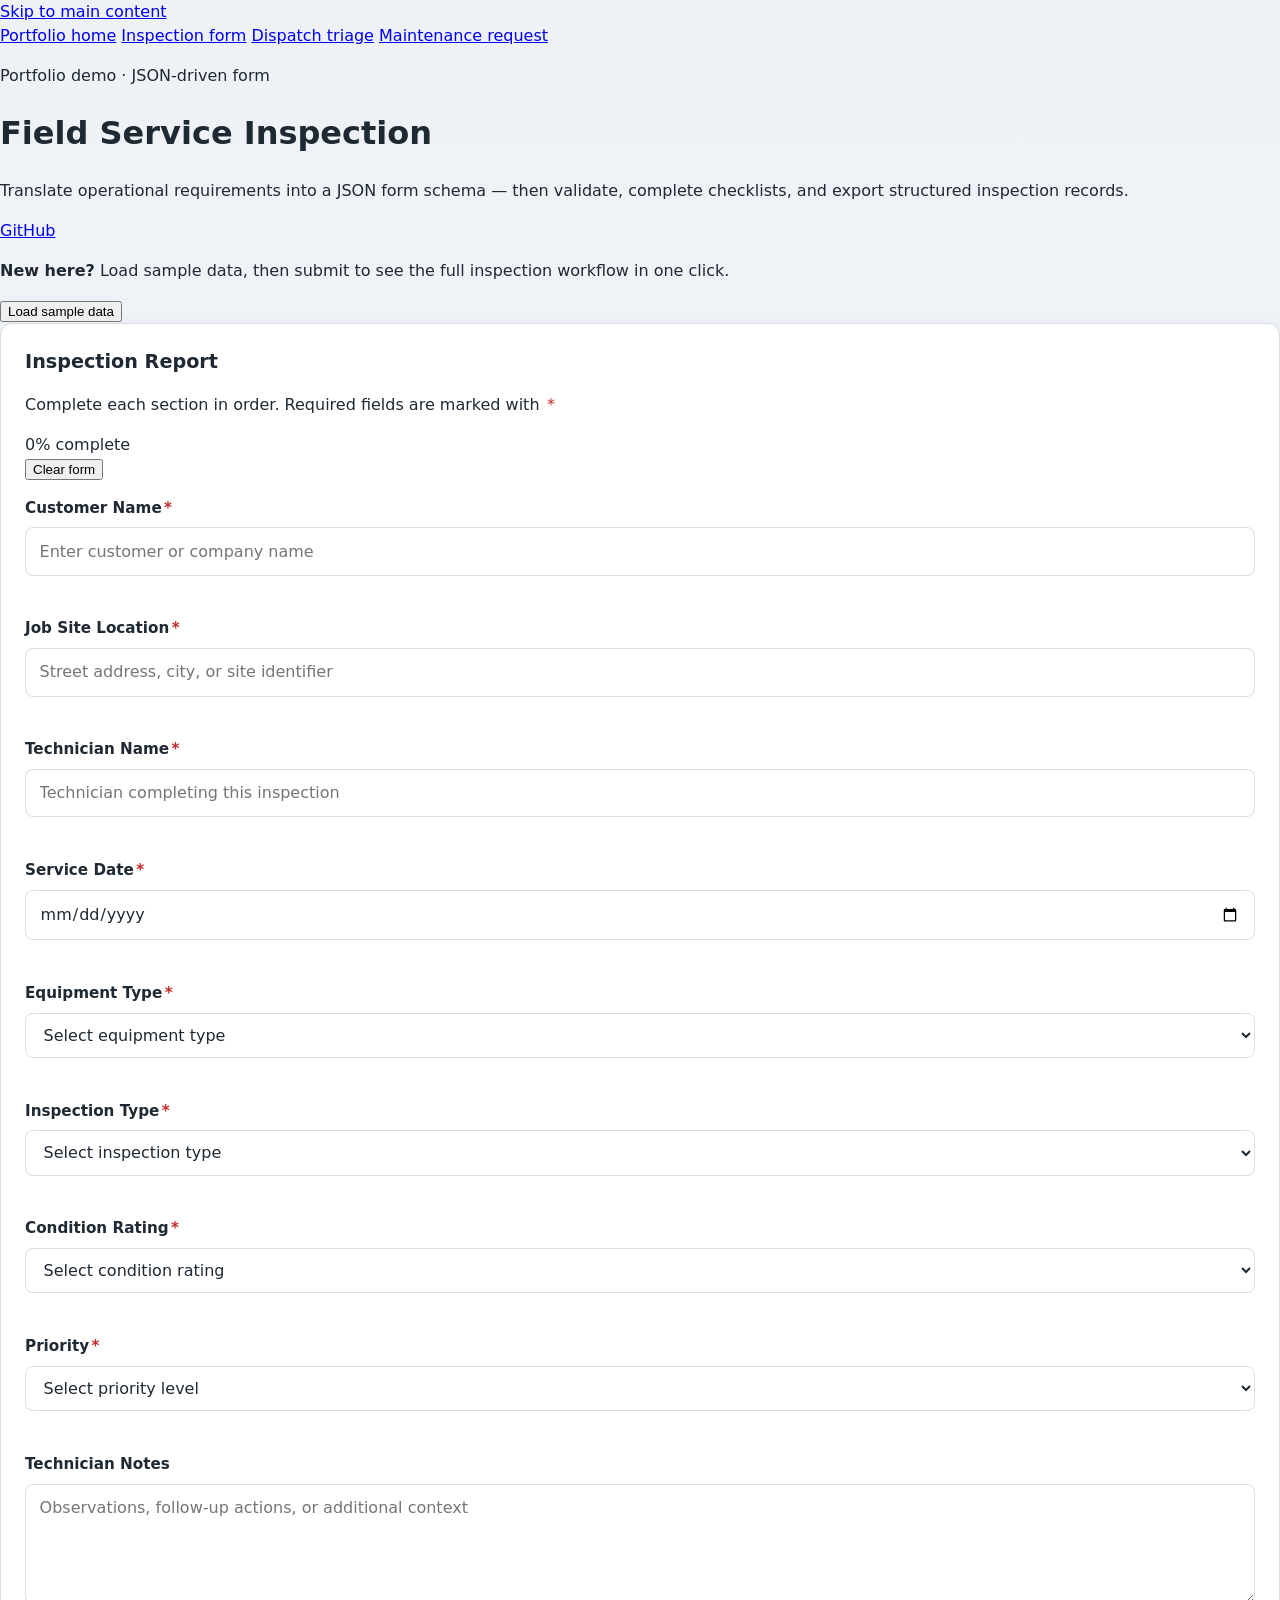
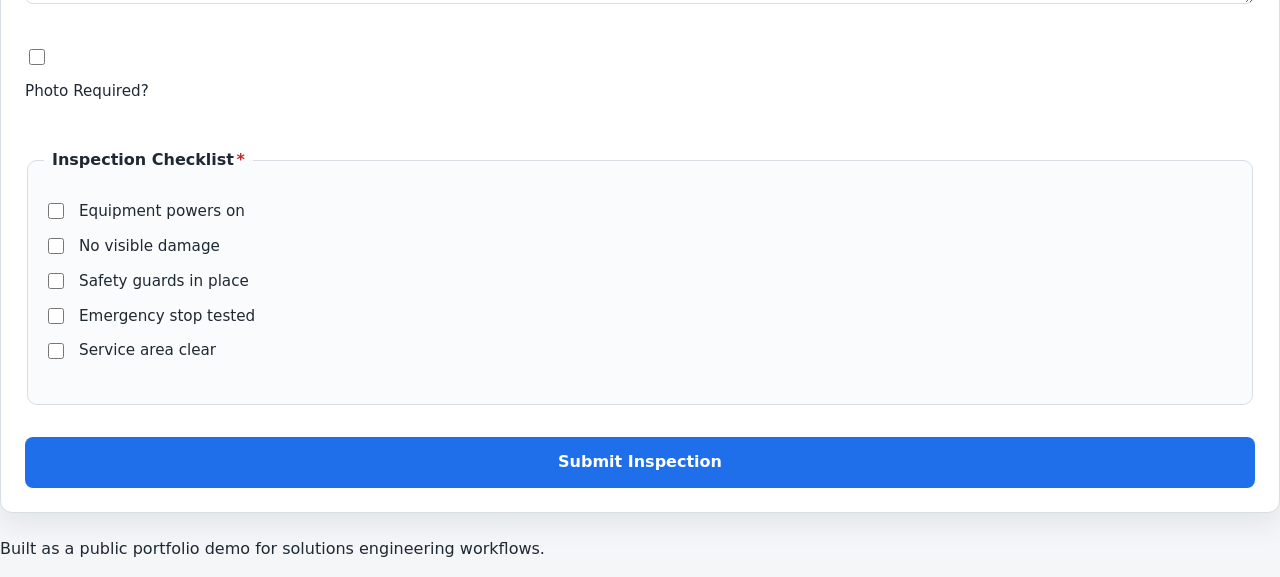
==== commit 5ae1e52d: "Add customer maintenance request demo" ====
--- a/index.html
+++ b/index.html
@@ -3,44 +3,108 @@
 <head>
   <meta charset="UTF-8">
   <meta name="viewport" content="width=device-width, initial-scale=1.0">
-  <title>Field Service Inspection Form Demo</title>
+  <meta name="description" content="A public field service inspection form demo with JSON-driven structure and validation.">
+  <meta name="theme-color" content="#0b1220">
+  <title>Field Service Inspection</title>
+  <link rel="preconnect" href="https://fonts.googleapis.com">
+  <link rel="preconnect" href="https://fonts.gstatic.com" crossorigin>
+  <link href="https://fonts.googleapis.com/css2?family=Inter:wght@400;500;600;700;800&display=swap" rel="stylesheet">
+  <link rel="stylesheet" href="portfolio.css">
   <link rel="stylesheet" href="styles.css">
 </head>
 <body>
-  <main class="page">
-    <header class="page-header">
-      <h1>Field Service Inspection Form Demo</h1>
-      <p class="subtitle">
-        A public demo showing JSON-driven form structure, validation, and workflow documentation for field service operations.
-      </p>
-      <p class="demo-note" role="note">
-        Demo only. No real customer data is collected or submitted.
-      </p>
-    </header>
+  <a class="skip-link" href="#main">Skip to main content</a>
 
-    <section class="card" aria-labelledby="form-heading">
-      <h2 id="form-heading" class="visually-hidden">Inspection Form</h2>
+  <nav class="portfolio-nav" aria-label="Portfolio demos">
+    <div class="portfolio-nav-inner wrap">
+      <a href="./home.html" class="portfolio-nav-link">Portfolio home</a>
+      <a href="./" class="portfolio-nav-link is-active" aria-current="page">Inspection form</a>
+      <a href="./dispatch/" class="portfolio-nav-link">Dispatch triage</a>
+      <a href="./maintenance-request/" class="portfolio-nav-link">Maintenance request</a>
+    </div>
+  </nav>
 
-      <!-- Form fields are rendered from form-schema.json by app.js -->
-      <form id="inspection-form" novalidate></form>
+  <header class="header">
+    <div class="wrap header-inner">
+      <div>
+        <p class="kicker">Portfolio demo · JSON-driven form</p>
+        <h1>Field Service Inspection</h1>
+        <p class="tagline">Translate operational requirements into a JSON form schema — then validate, complete checklists, and export structured inspection records.</p>
+      </div>
+      <a class="gh-link" href="https://github.com/rawji/field-service-inspection-form-demo" target="_blank" rel="noopener noreferrer">GitHub</a>
+    </div>
+  </header>
+
+  <main id="main" class="wrap">
+    <section class="quickstart" aria-label="Quick start">
+      <p><strong>New here?</strong> Load sample data, then submit to see the full inspection workflow in one click.</p>
+      <button type="button" class="btn btn-primary btn-sm" id="load-sample-btn">Load sample data</button>
     </section>
 
-    <section
-      id="success-message"
-      class="card success-card"
-      hidden
-      aria-live="polite"
-      aria-atomic="true"
-    >
-      <h2>Inspection saved successfully</h2>
-      <p>Your inspection record is ready for review. Data below is shown for demo purposes only.</p>
-    </section>
+    <div class="workspace">
+      <aside class="job-panel" id="job-panel" aria-label="Job context"></aside>
 
-    <section id="json-preview-section" class="card" hidden aria-labelledby="preview-heading">
-      <h2 id="preview-heading">Submitted Data Preview</h2>
-      <pre id="json-preview" class="json-preview" aria-label="Formatted JSON preview of submitted form data"></pre>
-    </section>
+      <div class="form-column">
+        <nav class="stepper" id="form-stepper" aria-label="Form progress"></nav>
+
+        <section class="card form-card" aria-labelledby="form-heading">
+          <div class="card-header">
+            <div>
+              <h2 id="form-heading">Inspection Report</h2>
+              <p>Complete each section in order. Required fields are marked with <span class="required-mark" aria-hidden="true">*</span></p>
+            </div>
+            <div class="card-header-actions">
+              <div class="completion-chip" id="completion-chip" aria-live="polite">0% complete</div>
+              <div class="demo-toolbar">
+                <button type="button" class="btn-ghost" id="clear-form-btn">Clear form</button>
+              </div>
+              <p class="draft-status" id="draft-status" aria-live="polite"></p>
+            </div>
+          </div>
+
+          <div id="follow-up-alert" class="follow-up-alert" hidden role="status">
+            <strong>Follow-up recommended.</strong>
+            <span>A failed item or non-pass condition was recorded. Add notes and consider attaching photo evidence.</span>
+          </div>
+
+          <form id="inspection-form" novalidate></form>
+        </section>
+
+        <section
+          id="success-message"
+          class="card success-card"
+          hidden
+          aria-live="polite"
+          aria-atomic="true"
+        >
+          <div class="success-icon" aria-hidden="true">✓</div>
+          <h2>Inspection saved successfully</h2>
+          <p>Your inspection record is ready for review. Data below is shown for demo purposes only.</p>
+          <div id="submit-summary" class="submit-summary"></div>
+        </section>
+
+        <section id="json-preview-section" class="card preview-card" hidden aria-labelledby="preview-heading">
+          <div class="card-header">
+            <h2 id="preview-heading">Submitted Data Preview</h2>
+            <p>Structured JSON output — ready for downstream systems or export.</p>
+            <div class="preview-actions">
+              <button type="button" class="btn-secondary" id="copy-json-btn">Copy JSON</button>
+              <button type="button" class="btn-ghost" id="new-inspection-btn">Start new inspection</button>
+            </div>
+          </div>
+          <pre id="json-preview" class="json-preview" aria-label="Formatted JSON preview of submitted form data"></pre>
+        </section>
+      </div>
+    </div>
   </main>
+
+  <footer class="site-footer">
+    <div class="wrap"><p>Built as a public portfolio demo for solutions engineering workflows.</p></div>
+  </footer>
+
+  <div class="sticky-submit" id="sticky-submit" hidden>
+    <button type="submit" form="inspection-form" class="sticky-submit-btn">Submit Inspection</button>
+  </div>
 
   <script src="app.js"></script>
 </body>
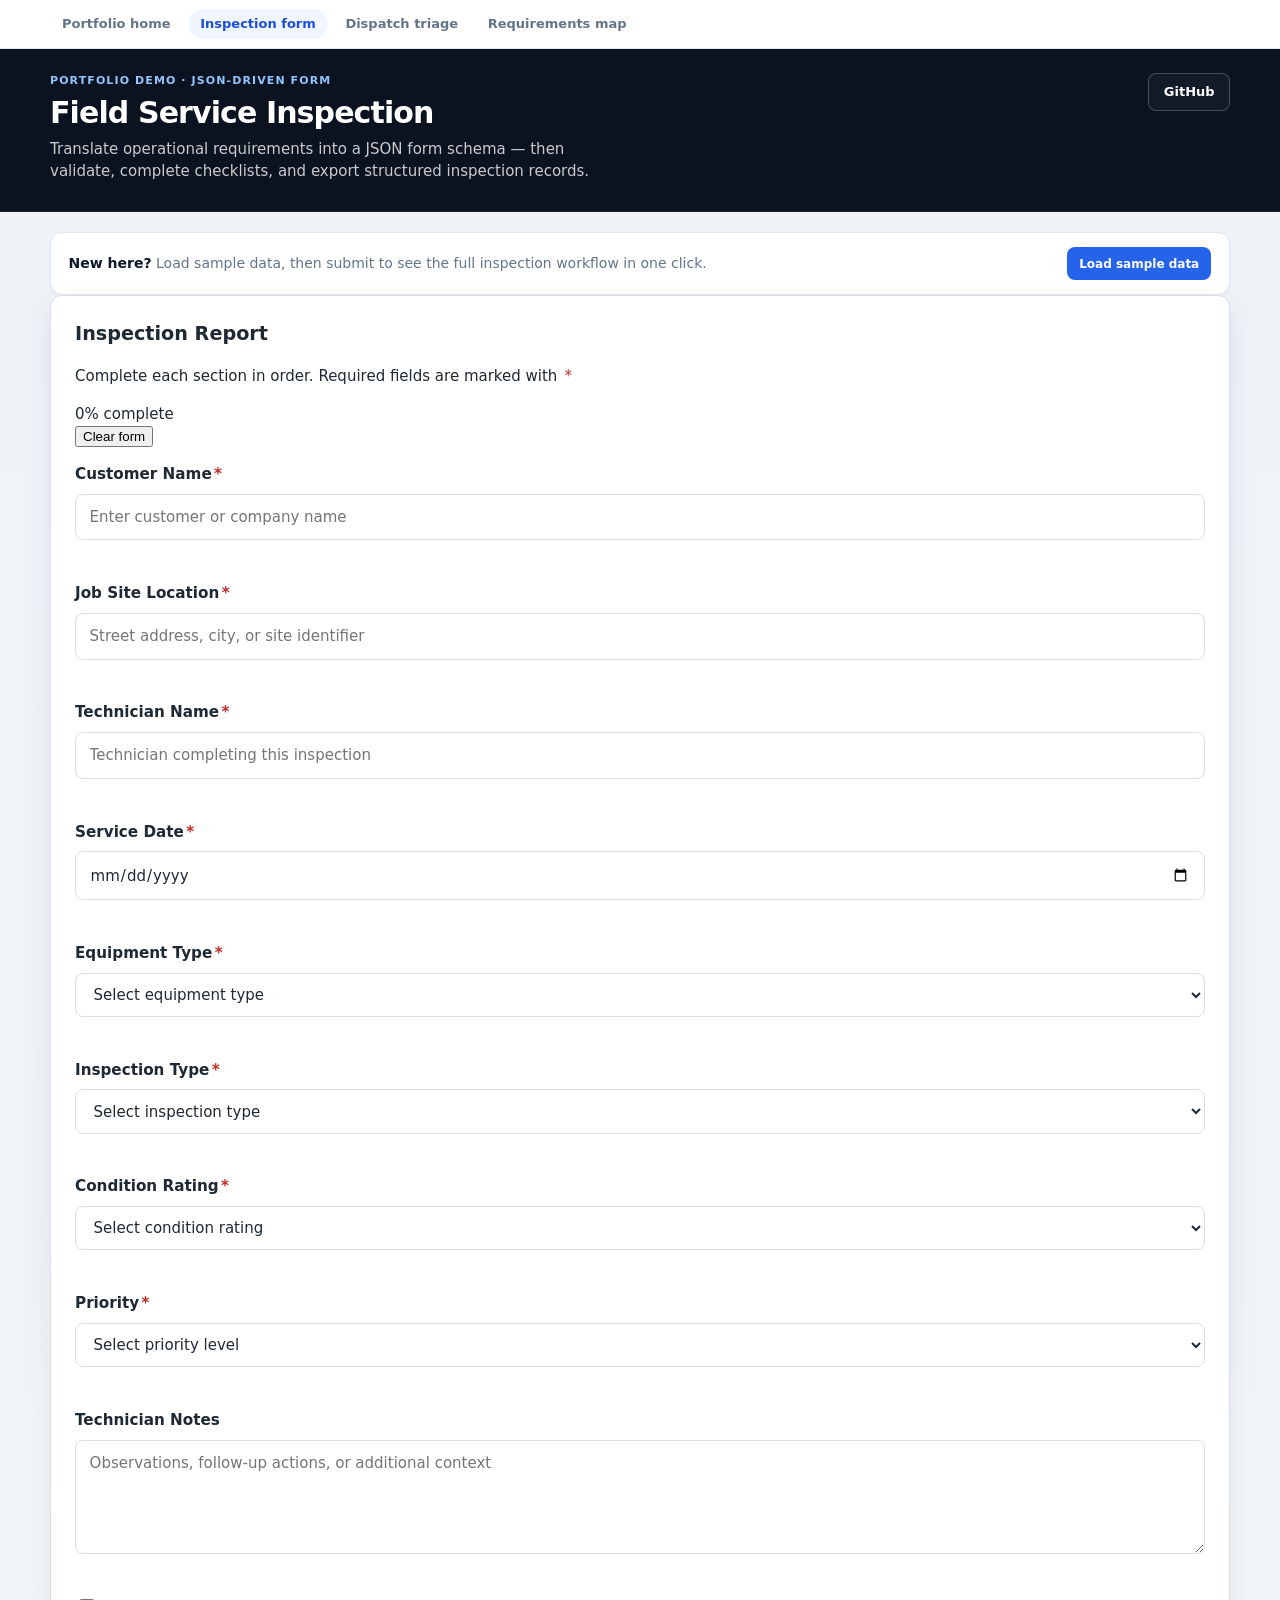
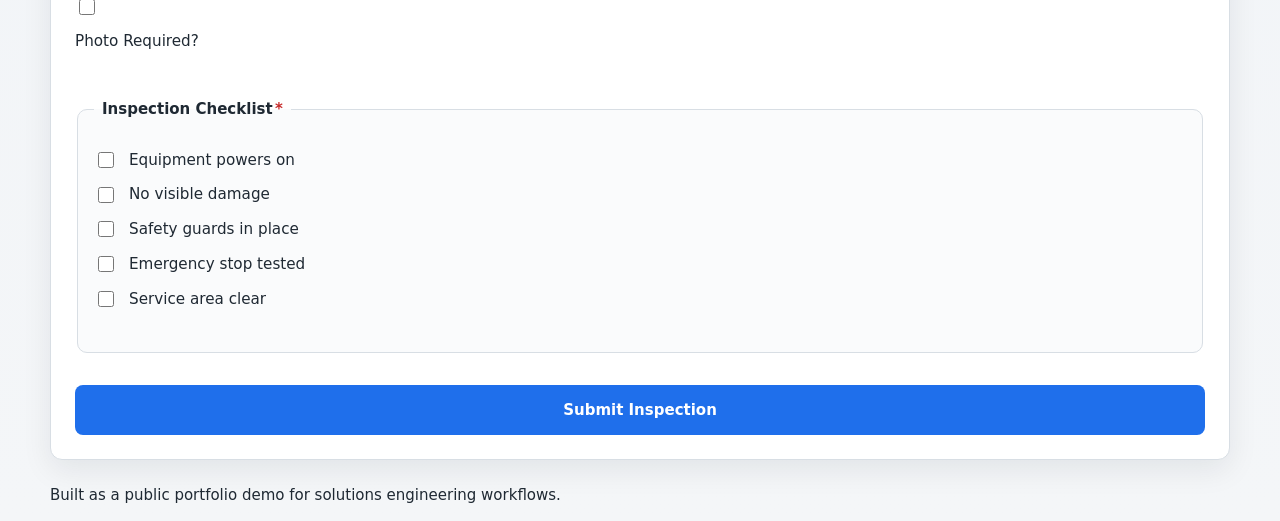
==== commit 513b1772: "Add workflow requirements map demo. Introduces a third portfolio demo for requirements traceability," ====
--- a/index.html
+++ b/index.html
@@ -20,7 +20,7 @@
       <a href="./home.html" class="portfolio-nav-link">Portfolio home</a>
       <a href="./" class="portfolio-nav-link is-active" aria-current="page">Inspection form</a>
       <a href="./dispatch/" class="portfolio-nav-link">Dispatch triage</a>
-      <a href="./maintenance-request/" class="portfolio-nav-link">Maintenance request</a>
+      <a href="./requirements-map/" class="portfolio-nav-link">Requirements map</a>
     </div>
   </nav>
 
--- a/portfolio.css
+++ b/portfolio.css
@@ -0,0 +1,247 @@
+/* Shared portfolio chrome — inspection + dispatch demos */
+
+:root {
+  --portfolio-bg: #f4f6f9;
+  --portfolio-bg-subtle: #eef1f6;
+  --portfolio-card: #fff;
+  --portfolio-border: #e2e8f0;
+  --portfolio-text: #0f172a;
+  --portfolio-muted: #64748b;
+  --portfolio-brand: #2563eb;
+  --portfolio-brand-dark: #1d4ed8;
+  --portfolio-brand-soft: #eff6ff;
+  --portfolio-header: #0b1220;
+  --portfolio-radius: 12px;
+  --portfolio-shadow-sm: 0 1px 2px rgba(15, 23, 42, 0.05);
+}
+
+.wrap {
+  width: min(1180px, calc(100% - 2rem));
+  margin-inline: auto;
+}
+
+.skip-link {
+  position: absolute;
+  left: -999px;
+  top: 0;
+  z-index: 99;
+  padding: 0.5rem 1rem;
+  background: var(--portfolio-brand);
+  color: #fff;
+  font-weight: 600;
+  text-decoration: none;
+  border-radius: 0 0 8px 8px;
+}
+.skip-link:focus { left: 0.5rem; top: 0; }
+
+.portfolio-nav {
+  background: #fff;
+  border-bottom: 1px solid var(--portfolio-border);
+}
+.portfolio-nav-inner {
+  display: flex;
+  flex-wrap: wrap;
+  gap: 0.35rem;
+  padding: 0.55rem 0;
+}
+.portfolio-nav-link {
+  padding: 0.35rem 0.75rem;
+  border-radius: 999px;
+  font-size: 0.8125rem;
+  font-weight: 600;
+  color: var(--portfolio-muted);
+  text-decoration: none;
+  transition: background 0.15s, color 0.15s;
+}
+.portfolio-nav-link:hover {
+  color: var(--portfolio-text);
+  background: var(--portfolio-bg-subtle);
+}
+.portfolio-nav-link.is-active {
+  color: var(--portfolio-brand-dark);
+  background: var(--portfolio-brand-soft);
+}
+
+.header {
+  background: var(--portfolio-header);
+  color: #fff;
+  padding: 1.5rem 0 1.75rem;
+  border-bottom: 1px solid rgba(255, 255, 255, 0.06);
+}
+.header-inner {
+  display: flex;
+  justify-content: space-between;
+  align-items: flex-start;
+  gap: 1.25rem;
+}
+.kicker {
+  margin: 0 0 0.4rem;
+  font-size: 0.6875rem;
+  font-weight: 700;
+  letter-spacing: 0.1em;
+  text-transform: uppercase;
+  color: #93c5fd;
+}
+.header h1 {
+  margin: 0;
+  font-size: clamp(1.5rem, 3.5vw, 1.875rem);
+  font-weight: 800;
+  letter-spacing: -0.03em;
+  line-height: 1.15;
+}
+.tagline {
+  margin: 0.45rem 0 0;
+  max-width: 36rem;
+  color: rgba(255, 255, 255, 0.78);
+  font-size: 0.9375rem;
+  line-height: 1.5;
+}
+.gh-link {
+  flex-shrink: 0;
+  color: #fff;
+  text-decoration: none;
+  font-size: 0.8125rem;
+  font-weight: 600;
+  padding: 0.5rem 0.9rem;
+  border: 1px solid rgba(255, 255, 255, 0.22);
+  border-radius: 8px;
+  background: rgba(255, 255, 255, 0.04);
+  transition: background 0.15s, border-color 0.15s;
+}
+.gh-link:hover {
+  background: rgba(255, 255, 255, 0.1);
+  border-color: rgba(255, 255, 255, 0.35);
+}
+
+.quickstart {
+  margin-top: 1.25rem;
+  padding: 0.9rem 1.1rem;
+  background: var(--portfolio-card);
+  border: 1px solid var(--portfolio-border);
+  border-radius: var(--portfolio-radius);
+  box-shadow: var(--portfolio-shadow-sm);
+  font-size: 0.875rem;
+  color: var(--portfolio-text);
+  display: flex;
+  flex-wrap: wrap;
+  align-items: center;
+  justify-content: space-between;
+  gap: 0.75rem;
+}
+.quickstart p {
+  margin: 0;
+  flex: 1;
+  min-width: 200px;
+  color: var(--portfolio-muted);
+}
+.quickstart strong { color: var(--portfolio-text); }
+
+.btn {
+  padding: 0.55rem 0.95rem;
+  border-radius: 8px;
+  font: inherit;
+  font-size: 0.8125rem;
+  font-weight: 600;
+  cursor: pointer;
+  border: 1px solid transparent;
+  transition: background 0.15s, border-color 0.15s, color 0.15s;
+}
+.btn-sm { padding: 0.4rem 0.7rem; font-size: 0.75rem; }
+.btn-primary {
+  background: var(--portfolio-brand);
+  color: #fff;
+}
+.btn-primary:hover { background: var(--portfolio-brand-dark); }
+.btn-secondary {
+  background: #fff;
+  color: var(--portfolio-text);
+  border: 1px solid #cbd5e1;
+}
+.btn-secondary:hover {
+  border-color: var(--portfolio-brand);
+  color: var(--portfolio-brand);
+}
+.btn:focus-visible {
+  outline: 2px solid var(--portfolio-brand);
+  outline-offset: 2px;
+}
+
+body {
+  margin: 0;
+  font-family: "Inter", system-ui, -apple-system, sans-serif;
+  font-size: 15px;
+  line-height: 1.55;
+  color: var(--portfolio-text);
+  background: var(--portfolio-bg);
+  -webkit-font-smoothing: antialiased;
+}
+
+.demo-grid {
+  display: grid;
+  grid-template-columns: repeat(auto-fit, minmax(280px, 1fr));
+  gap: 1rem;
+  margin: 1.25rem 0 2rem;
+}
+
+.demo-card {
+  padding: 1.15rem 1.25rem;
+  background: var(--portfolio-card);
+  border: 1px solid var(--portfolio-border);
+  border-radius: var(--portfolio-radius);
+  box-shadow: var(--portfolio-shadow-sm);
+  display: flex;
+  flex-direction: column;
+  gap: 0.5rem;
+}
+
+.demo-card-kicker {
+  margin: 0;
+  font-size: 0.6875rem;
+  font-weight: 700;
+  text-transform: uppercase;
+  letter-spacing: 0.06em;
+  color: var(--portfolio-muted);
+}
+
+.demo-card-title {
+  margin: 0;
+  font-size: 1.05rem;
+  font-weight: 800;
+  letter-spacing: -0.02em;
+}
+
+.demo-card-desc {
+  margin: 0;
+  flex: 1;
+  font-size: 0.8125rem;
+  color: var(--portfolio-muted);
+  line-height: 1.45;
+}
+
+.demo-card .btn {
+  align-self: flex-start;
+  margin-top: 0.35rem;
+  text-decoration: none;
+  display: inline-block;
+  text-align: center;
+}
+
+.portfolio-footer {
+  border-top: 1px solid var(--portfolio-border);
+  padding: 1.25rem 0 2rem;
+  font-size: 0.8125rem;
+  color: var(--portfolio-muted);
+  background: var(--portfolio-card);
+}
+
+.portfolio-footer p {
+  margin: 0;
+  text-align: center;
+}
+
+@media (max-width: 640px) {
+  .header-inner { flex-direction: column; }
+  .gh-link { align-self: flex-start; }
+  .quickstart { flex-direction: column; align-items: stretch; }
+  .quickstart .btn { width: 100%; text-align: center; }
+}
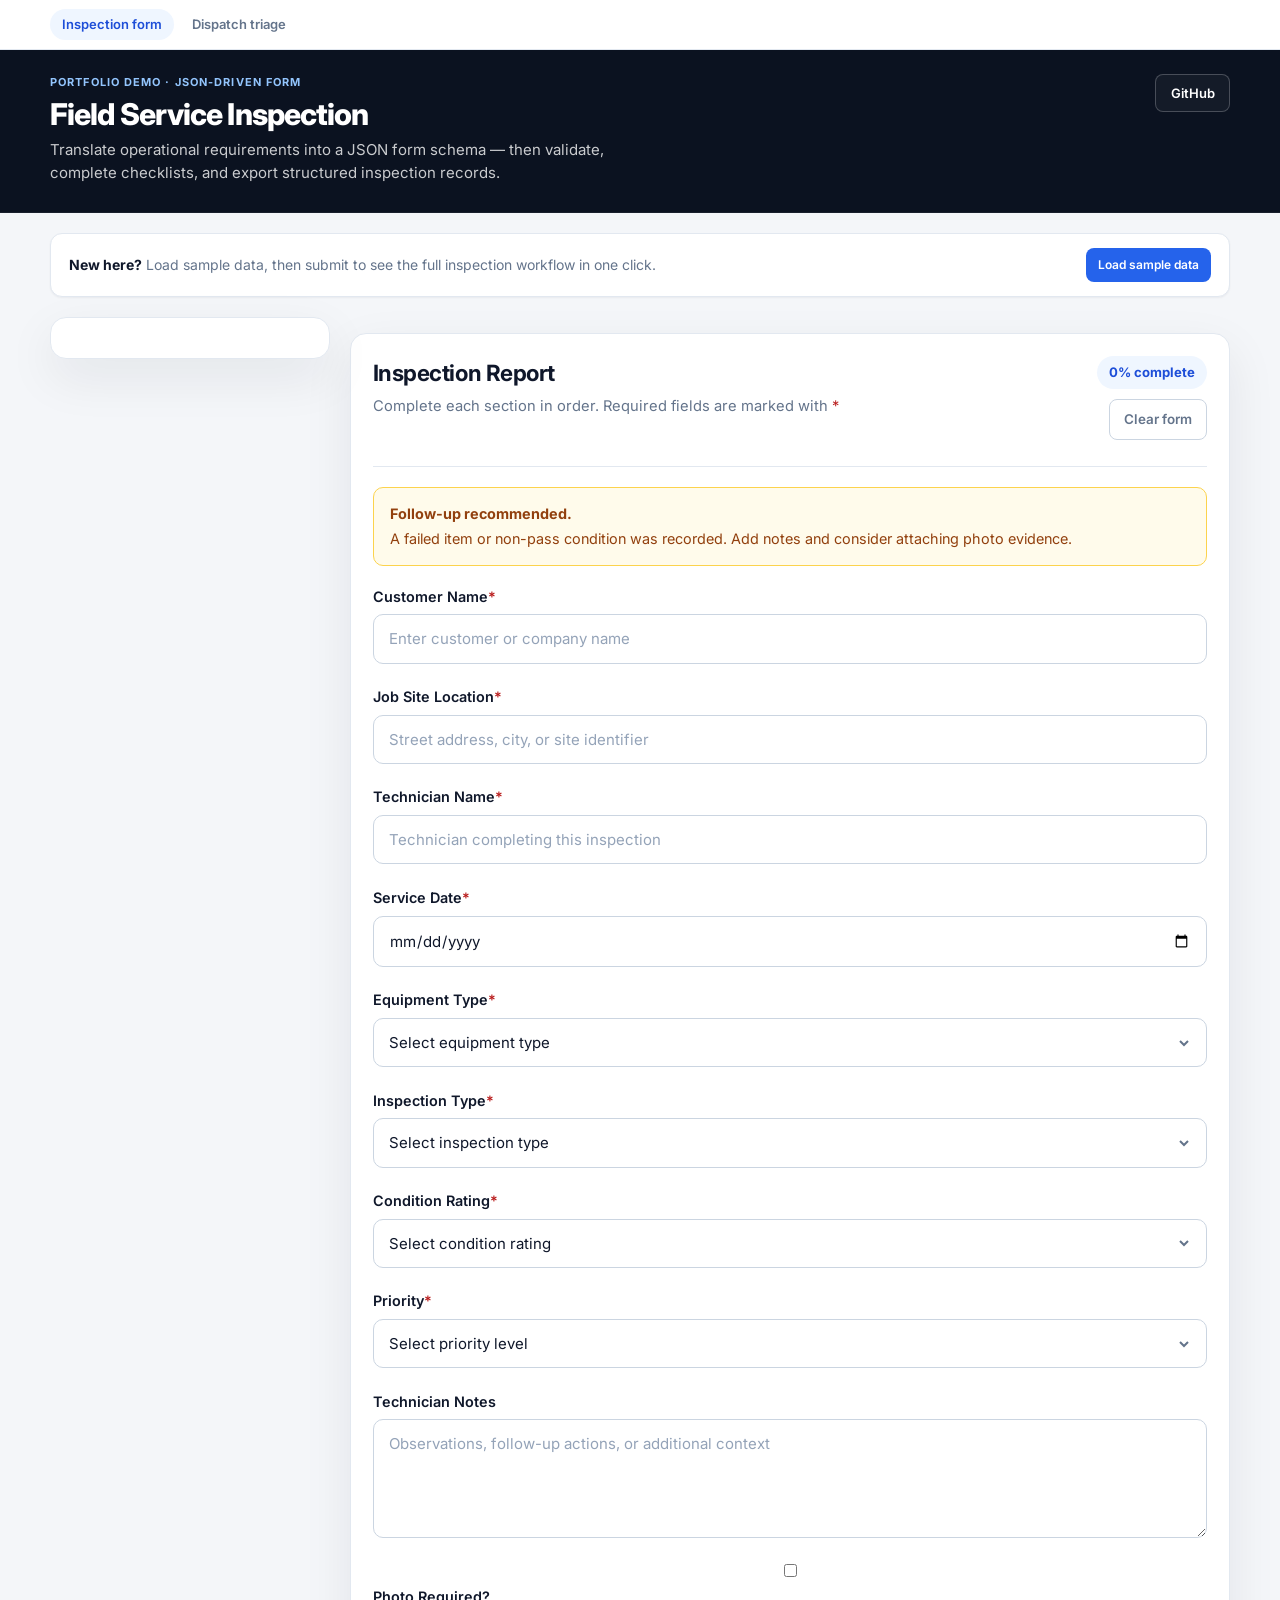
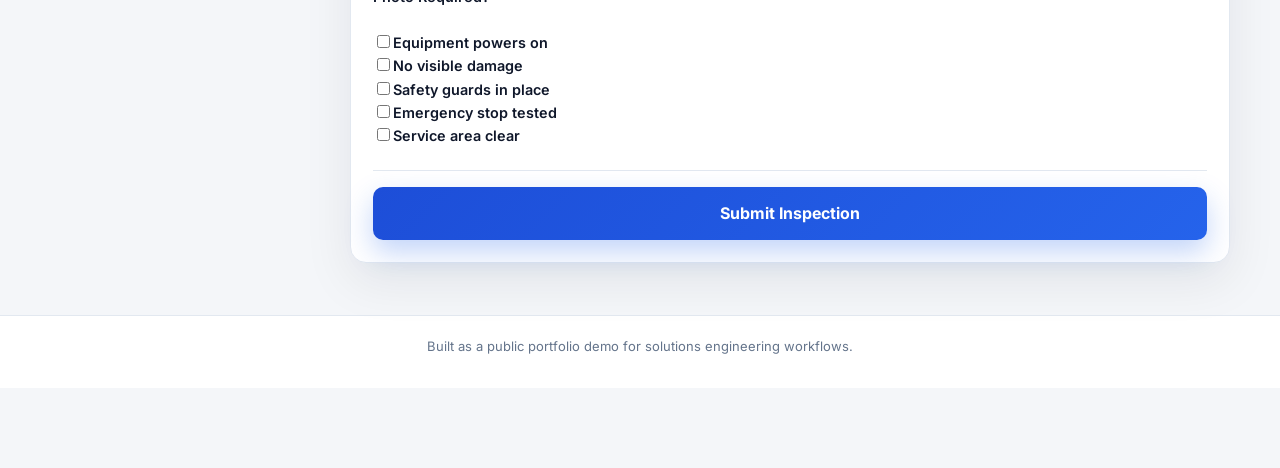
==== commit b2d31891: "Unify inspection and dispatch headers with shared portfolio.css. Both demos now load identical nav, " ====
--- a/index.html
+++ b/index.html
@@ -17,10 +17,8 @@
 
   <nav class="portfolio-nav" aria-label="Portfolio demos">
     <div class="portfolio-nav-inner wrap">
-      <a href="./home.html" class="portfolio-nav-link">Portfolio home</a>
       <a href="./" class="portfolio-nav-link is-active" aria-current="page">Inspection form</a>
       <a href="./dispatch/" class="portfolio-nav-link">Dispatch triage</a>
-      <a href="./requirements-map/" class="portfolio-nav-link">Requirements map</a>
     </div>
   </nav>
 
--- a/portfolio.css
+++ b/portfolio.css
@@ -40,7 +40,6 @@
 }
 .portfolio-nav-inner {
   display: flex;
-  flex-wrap: wrap;
   gap: 0.35rem;
   padding: 0.55rem 0;
 }
@@ -152,91 +151,9 @@
   color: #fff;
 }
 .btn-primary:hover { background: var(--portfolio-brand-dark); }
-.btn-secondary {
-  background: #fff;
-  color: var(--portfolio-text);
-  border: 1px solid #cbd5e1;
-}
-.btn-secondary:hover {
-  border-color: var(--portfolio-brand);
-  color: var(--portfolio-brand);
-}
 .btn:focus-visible {
   outline: 2px solid var(--portfolio-brand);
   outline-offset: 2px;
-}
-
-body {
-  margin: 0;
-  font-family: "Inter", system-ui, -apple-system, sans-serif;
-  font-size: 15px;
-  line-height: 1.55;
-  color: var(--portfolio-text);
-  background: var(--portfolio-bg);
-  -webkit-font-smoothing: antialiased;
-}
-
-.demo-grid {
-  display: grid;
-  grid-template-columns: repeat(auto-fit, minmax(280px, 1fr));
-  gap: 1rem;
-  margin: 1.25rem 0 2rem;
-}
-
-.demo-card {
-  padding: 1.15rem 1.25rem;
-  background: var(--portfolio-card);
-  border: 1px solid var(--portfolio-border);
-  border-radius: var(--portfolio-radius);
-  box-shadow: var(--portfolio-shadow-sm);
-  display: flex;
-  flex-direction: column;
-  gap: 0.5rem;
-}
-
-.demo-card-kicker {
-  margin: 0;
-  font-size: 0.6875rem;
-  font-weight: 700;
-  text-transform: uppercase;
-  letter-spacing: 0.06em;
-  color: var(--portfolio-muted);
-}
-
-.demo-card-title {
-  margin: 0;
-  font-size: 1.05rem;
-  font-weight: 800;
-  letter-spacing: -0.02em;
-}
-
-.demo-card-desc {
-  margin: 0;
-  flex: 1;
-  font-size: 0.8125rem;
-  color: var(--portfolio-muted);
-  line-height: 1.45;
-}
-
-.demo-card .btn {
-  align-self: flex-start;
-  margin-top: 0.35rem;
-  text-decoration: none;
-  display: inline-block;
-  text-align: center;
-}
-
-.portfolio-footer {
-  border-top: 1px solid var(--portfolio-border);
-  padding: 1.25rem 0 2rem;
-  font-size: 0.8125rem;
-  color: var(--portfolio-muted);
-  background: var(--portfolio-card);
-}
-
-.portfolio-footer p {
-  margin: 0;
-  text-align: center;
 }
 
 @media (max-width: 640px) {
--- a/styles.css
+++ b/styles.css
@@ -1,4 +1,4 @@
-/* Base layout and typography */
+/* Design system — inspired by enterprise field inspection apps (Fulcrum, Fluix, DigiDocs patterns) */
 *,
 *::before,
 *::after {
@@ -6,102 +6,435 @@
 }
 
 :root {
-  --color-bg: #f4f6f8;
-  --color-surface: #ffffff;
-  --color-text: #1f2933;
-  --color-text-muted: #5b6773;
-  --color-border: #d8dee4;
-  --color-primary: #1f6feb;
-  --color-primary-hover: #1858c7;
-  --color-error: #c62828;
-  --color-error-bg: #fdecea;
-  --color-success: #1b7f4a;
-  --color-success-bg: #e8f6ee;
-  --shadow-card: 0 10px 30px rgba(15, 23, 42, 0.08);
-  --radius: 12px;
-  --space-xs: 0.5rem;
-  --space-sm: 0.75rem;
-  --space-md: 1rem;
-  --space-lg: 1.5rem;
-  --space-xl: 2rem;
-  --max-width: 720px;
+  --bg: #f4f6f9;
+  --bg-subtle: #eef1f6;
+  --surface: #ffffff;
+  --surface-muted: #f8fafc;
+  --text: #0f172a;
+  --text-muted: #64748b;
+  --border: #e2e8f0;
+  --border-strong: #cbd5e1;
+  --brand: #0c1a2e;
+  --brand-accent: #2563eb;
+  --brand-dark: #1d4ed8;
+  --brand-soft: #eff6ff;
+  --header-h: #0b1220;
+  --pass: #15803d;
+  --pass-bg: #dcfce7;
+  --pass-border: #86efac;
+  --warn: #b45309;
+  --warn-bg: #fffbeb;
+  --warn-border: #fcd34d;
+  --fail: #b91c1c;
+  --fail-bg: #fef2f2;
+  --fail-border: #fca5a5;
+  --neutral: #475569;
+  --neutral-bg: #f1f5f9;
+  --radius: 16px;
+  --radius-sm: 10px;
+  --shadow: 0 18px 50px rgba(15, 23, 42, 0.08);
+  --touch: 44px;
+  --max: 1180px;
+}
+
+html {
+  scroll-behavior: smooth;
 }
 
 body {
   margin: 0;
-  font-family: "Segoe UI", system-ui, -apple-system, BlinkMacSystemFont, sans-serif;
-  line-height: 1.5;
-  color: var(--color-text);
-  background: linear-gradient(180deg, #eef2f7 0%, var(--color-bg) 100%);
-  min-height: 100vh;
-}
-
-.page {
-  width: min(100% - 2rem, var(--max-width));
-  margin: 0 auto;
-  padding: var(--space-xl) 0 3rem;
-}
-
-.page-header {
-  margin-bottom: var(--space-lg);
-}
-
-.page-header h1 {
-  margin: 0 0 var(--space-sm);
-  font-size: clamp(1.6rem, 4vw, 2rem);
-  line-height: 1.2;
-}
-
-.subtitle {
-  margin: 0 0 var(--space-sm);
-  color: var(--color-text-muted);
+  font-family: "Inter", system-ui, -apple-system, sans-serif;
+  font-size: 15px;
+  line-height: 1.55;
+  color: var(--text);
+  background: var(--bg);
+  -webkit-font-smoothing: antialiased;
+  padding-bottom: 5rem;
+}
+
+/* Workspace layout */
+.workspace {
+  width: 100%;
+  margin: 1.25rem 0 0;
+  display: grid;
+  grid-template-columns: 280px 1fr;
+  gap: 1.25rem;
+}
+
+/* Job context panel */
+.job-panel {
+  position: sticky;
+  top: 1rem;
+  align-self: start;
+  background: var(--surface);
+  border: 1px solid var(--border);
+  border-radius: var(--radius);
+  box-shadow: var(--shadow);
+  padding: 1.25rem;
+}
+
+.job-panel h2 {
+  margin: 0 0 1rem;
+  font-size: 0.78rem;
+  font-weight: 700;
+  letter-spacing: 0.07em;
+  text-transform: uppercase;
+  color: var(--text-muted);
+}
+
+.job-meta {
+  display: grid;
+  gap: 0.85rem;
+  margin-bottom: 1.25rem;
+}
+
+.job-meta dt {
+  margin: 0;
+  font-size: 0.75rem;
+  font-weight: 600;
+  text-transform: uppercase;
+  letter-spacing: 0.05em;
+  color: var(--text-muted);
+}
+
+.job-meta dd {
+  margin: 0.15rem 0 0;
+  font-size: 0.95rem;
+  font-weight: 600;
+  color: var(--text);
+}
+
+.status-badge {
+  display: inline-flex;
+  align-items: center;
+  gap: 0.4rem;
+  padding: 0.3rem 0.65rem;
+  border-radius: 999px;
+  background: #eff6ff;
+  color: #1d4ed8;
+  font-size: 0.82rem;
+  font-weight: 600;
+}
+
+.status-badge::before {
+  content: "";
+  width: 0.45rem;
+  height: 0.45rem;
+  border-radius: 50%;
+  background: currentColor;
+}
+
+.sync-badge {
+  display: flex;
+  align-items: center;
+  gap: 0.5rem;
+  padding: 0.7rem 0.85rem;
+  border-radius: var(--radius-sm);
+  background: var(--surface-muted);
+  border: 1px dashed var(--border-strong);
+  font-size: 0.85rem;
+  color: var(--text-muted);
+}
+
+.sync-badge strong {
+  color: var(--text);
+}
+
+.panel-stat {
+  padding-top: 1rem;
+  border-top: 1px solid var(--border);
+}
+
+.panel-stat-label {
+  margin: 0 0 0.35rem;
+  font-size: 0.78rem;
+  font-weight: 600;
+  color: var(--text-muted);
+  text-transform: uppercase;
+  letter-spacing: 0.05em;
+}
+
+.panel-progress {
+  height: 8px;
+  border-radius: 999px;
+  background: #e2e8f0;
+  overflow: hidden;
+}
+
+.panel-progress-fill {
+  height: 100%;
+  width: 0%;
+  border-radius: inherit;
+  background: linear-gradient(90deg, #2563eb, #3b82f6);
+  transition: width 0.25s ease;
+}
+
+.panel-stat-value {
+  margin: 0.45rem 0 0;
+  font-size: 0.9rem;
+  font-weight: 600;
+}
+
+/* Stepper */
+.stepper {
+  display: grid;
+  grid-template-columns: repeat(5, 1fr);
+  gap: 0.5rem;
+  margin-bottom: 1rem;
+}
+
+.step {
+  display: flex;
+  flex-direction: column;
+  gap: 0.35rem;
+  padding: 0.75rem 0.85rem;
+  border-radius: var(--radius-sm);
+  background: var(--surface);
+  border: 1px solid var(--border);
+  font-size: 0.78rem;
+  color: var(--text-muted);
+  transition: border-color 0.2s, background 0.2s, color 0.2s;
+}
+
+.step-number {
+  font-weight: 700;
+  font-size: 0.72rem;
+  letter-spacing: 0.04em;
+  text-transform: uppercase;
+}
+
+.step-label {
+  font-weight: 600;
+  font-size: 0.82rem;
+}
+
+.step.is-active {
+  border-color: #93c5fd;
+  background: #eff6ff;
+  color: #1e40af;
+}
+
+.step.is-complete {
+  border-color: #86efac;
+  background: #f0fdf4;
+  color: #166534;
+}
+
+/* Cards */
+.card {
+  background: var(--surface);
+  border: 1px solid var(--border);
+  border-radius: var(--radius);
+  box-shadow: var(--shadow);
+  padding: 1.35rem;
+  margin-bottom: 1.25rem;
+}
+
+.card-header {
+  display: flex;
+  align-items: flex-start;
+  justify-content: space-between;
+  gap: 1rem;
+  margin-bottom: 1.25rem;
+  padding-bottom: 1rem;
+  border-bottom: 1px solid var(--border);
+}
+
+.card-header-actions {
+  display: flex;
+  flex-direction: column;
+  align-items: flex-end;
+  gap: 0.65rem;
+  min-width: 11rem;
+}
+
+.demo-toolbar {
+  display: flex;
+  gap: 0.5rem;
+  flex-wrap: wrap;
+  justify-content: flex-end;
+}
+
+.btn-secondary,
+.btn-ghost {
+  min-height: 2.5rem;
+  padding: 0.55rem 0.9rem;
+  border-radius: 8px;
+  font: inherit;
+  font-size: 0.84rem;
+  font-weight: 600;
+  cursor: pointer;
+  transition: background 0.15s, border-color 0.15s, color 0.15s;
+}
+
+.btn-secondary {
+  border: 1px solid #93c5fd;
+  background: #eff6ff;
+  color: #1d4ed8;
+}
+
+.btn-secondary:hover {
+  background: #dbeafe;
+}
+
+.btn-ghost {
+  border: 1px solid var(--border-strong);
+  background: #fff;
+  color: var(--text-muted);
+}
+
+.btn-ghost:hover {
+  background: var(--surface-muted);
+  color: var(--text);
+}
+
+.draft-status {
+  margin: 0;
+  font-size: 0.78rem;
+  color: var(--text-muted);
+  text-align: right;
+}
+
+.preview-actions {
+  display: flex;
+  gap: 0.5rem;
+  margin-top: 0.85rem;
+  flex-wrap: wrap;
+}
+
+.preview-card .card-header {
+  display: block;
+  margin-bottom: 1rem;
+}
+
+.card-header h2 {
+  margin: 0 0 0.25rem;
+  font-size: 1.4rem;
+  font-weight: 700;
+  letter-spacing: -0.02em;
+}
+
+.card-header p {
+  margin: 0;
+  color: var(--text-muted);
+  font-size: 0.92rem;
+}
+
+.completion-chip {
+  flex-shrink: 0;
+  padding: 0.4rem 0.75rem;
+  border-radius: 999px;
+  background: var(--brand-soft);
+  color: #1d4ed8;
+  font-size: 0.82rem;
+  font-weight: 700;
+}
+
+.follow-up-alert {
+  display: flex;
+  flex-direction: column;
+  gap: 0.2rem;
+  margin-bottom: 1.25rem;
+  padding: 0.9rem 1rem;
+  border-radius: var(--radius-sm);
+  border: 1px solid var(--warn-border);
+  background: var(--warn-bg);
+  color: #92400e;
+  font-size: 0.9rem;
+}
+
+.follow-up-alert strong {
+  font-weight: 700;
+}
+
+/* Form sections */
+.form-section {
+  margin-bottom: 2rem;
+  scroll-margin-top: 1rem;
+  animation: section-in 0.45s ease both;
+}
+
+.form-section:nth-child(2) { animation-delay: 0.05s; }
+.form-section:nth-child(3) { animation-delay: 0.1s; }
+.form-section:nth-child(4) { animation-delay: 0.15s; }
+.form-section:nth-child(5) { animation-delay: 0.2s; }
+
+@keyframes section-in {
+  from {
+    opacity: 0;
+    transform: translateY(8px);
+  }
+  to {
+    opacity: 1;
+    transform: translateY(0);
+  }
+}
+
+.form-section--signoff {
+  padding: 1rem;
+  border: 1px solid #bfdbfe;
+  border-radius: var(--radius-sm);
+  background: linear-gradient(180deg, #f8fbff 0%, #f1f5f9 100%);
+}
+
+.toggle-field.invalid {
+  border-color: var(--fail-border);
+  background: var(--fail-bg);
+}
+
+.form-section-header {
+  display: flex;
+  align-items: baseline;
+  justify-content: space-between;
+  gap: 1rem;
+  margin-bottom: 1rem;
+}
+
+.form-section-header h3 {
+  margin: 0;
   font-size: 1rem;
-}
-
-.demo-note {
-  margin: 0;
-  padding: var(--space-sm) var(--space-md);
-  background: #fff8e6;
-  border: 1px solid #f0d58a;
-  border-radius: 8px;
-  color: #7a5b00;
+  font-weight: 700;
+  color: var(--text);
+}
+
+.form-section-header p {
+  margin: 0.2rem 0 0;
+  color: var(--text-muted);
+  font-size: 0.88rem;
+}
+
+.section-step {
+  flex-shrink: 0;
+  font-size: 0.75rem;
+  font-weight: 700;
+  letter-spacing: 0.06em;
+  text-transform: uppercase;
+  color: #2563eb;
+}
+
+.form-section-grid {
+  display: grid;
+  gap: 1rem;
+}
+
+.form-section-grid--two-col {
+  grid-template-columns: 1fr;
+}
+
+.form-field {
+  display: flex;
+  flex-direction: column;
+  gap: 0.4rem;
+}
+
+.form-field label,
+.form-field > .field-label {
+  font-weight: 600;
   font-size: 0.9rem;
 }
 
-.card {
-  background: var(--color-surface);
-  border: 1px solid var(--color-border);
-  border-radius: var(--radius);
-  box-shadow: var(--shadow-card);
-  padding: var(--space-lg);
-  margin-bottom: var(--space-lg);
-}
-
-.card h2 {
-  margin: 0 0 var(--space-md);
-  font-size: 1.2rem;
-}
-
-/* Form fields */
-.form-grid {
-  display: grid;
-  gap: var(--space-md);
-}
-
-.form-field {
-  display: flex;
-  flex-direction: column;
-  gap: var(--space-xs);
-}
-
-.form-field label {
-  font-weight: 600;
-  font-size: 0.95rem;
-}
-
 .required-mark {
-  color: var(--color-error);
-  margin-left: 0.15rem;
+  color: var(--fail);
 }
 
 input[type="text"],
@@ -109,124 +442,428 @@
 select,
 textarea {
   width: 100%;
-  padding: 0.7rem 0.85rem;
-  border: 1px solid var(--color-border);
-  border-radius: 8px;
+  min-height: var(--touch);
+  padding: 0.75rem 0.95rem;
+  border: 1px solid var(--border-strong);
+  border-radius: var(--radius-sm);
   font: inherit;
-  color: var(--color-text);
+  color: var(--text);
   background: #fff;
-  transition: border-color 0.15s ease, box-shadow 0.15s ease;
+  transition: border-color 0.15s, box-shadow 0.15s;
+}
+
+textarea {
+  min-height: 7rem;
+  resize: vertical;
+}
+
+input::placeholder,
+textarea::placeholder {
+  color: #94a3b8;
 }
 
 input:focus,
 select:focus,
 textarea:focus {
   outline: none;
-  border-color: var(--color-primary);
-  box-shadow: 0 0 0 3px rgba(31, 111, 235, 0.15);
+  border-color: #2563eb;
+  box-shadow: 0 0 0 4px rgba(37, 99, 235, 0.12);
+}
+
+select {
+  appearance: none;
+  background-image: url("data:image/svg+xml,%3Csvg xmlns='http://www.w3.org/2000/svg' width='16' height='16' fill='none' stroke='%2364748b' stroke-width='2'%3E%3Cpath d='M4 6l4 4 4-4'/%3E%3C/svg%3E");
+  background-repeat: no-repeat;
+  background-position: right 0.9rem center;
+  padding-right: 2.5rem;
 }
 
 input.invalid,
 select.invalid,
-textarea.invalid {
-  border-color: var(--color-error);
-  background: var(--color-error-bg);
+textarea.invalid,
+.choice-group.invalid,
+.tri-state-row.invalid {
+  border-color: var(--fail);
 }
 
 .field-error {
   margin: 0;
-  color: var(--color-error);
-  font-size: 0.85rem;
-  min-height: 1.1rem;
-}
-
-/* Checklist */
+  color: var(--fail);
+  font-size: 0.82rem;
+  min-height: 1rem;
+}
+
+/* Status cards (Pass / Needs Attention / Fail) */
+.choice-group {
+  display: grid;
+  gap: 0.65rem;
+}
+
+.status-cards {
+  grid-template-columns: 1fr;
+}
+
+.choice-card {
+  display: block;
+  cursor: pointer;
+}
+
+.choice-card input {
+  position: absolute;
+  opacity: 0;
+  pointer-events: none;
+}
+
+.choice-card-body {
+  display: flex;
+  flex-direction: column;
+  gap: 0.15rem;
+  padding: 0.95rem 1rem;
+  border: 2px solid var(--border);
+  border-radius: var(--radius-sm);
+  background: #fff;
+  transition: border-color 0.15s, background 0.15s, box-shadow 0.15s;
+}
+
+.choice-card-title {
+  font-weight: 700;
+  font-size: 0.95rem;
+}
+
+.choice-card-desc {
+  font-size: 0.84rem;
+  color: var(--text-muted);
+}
+
+.choice-card input:focus-visible + .choice-card-body {
+  box-shadow: 0 0 0 4px rgba(37, 99, 235, 0.12);
+}
+
+.choice-card--success input:checked + .choice-card-body {
+  border-color: var(--pass-border);
+  background: var(--pass-bg);
+  color: #14532d;
+}
+
+.choice-card--warning input:checked + .choice-card-body {
+  border-color: var(--warn-border);
+  background: var(--warn-bg);
+  color: #92400e;
+}
+
+.choice-card--danger input:checked + .choice-card-body {
+  border-color: var(--fail-border);
+  background: var(--fail-bg);
+  color: #991b1b;
+}
+
+/* Priority pills */
+.priority-pills {
+  display: grid;
+  grid-template-columns: repeat(2, 1fr);
+  gap: 0.55rem;
+}
+
+.priority-pill {
+  display: block;
+  cursor: pointer;
+}
+
+.priority-pill input {
+  position: absolute;
+  opacity: 0;
+  pointer-events: none;
+}
+
+.priority-pill span {
+  display: flex;
+  align-items: center;
+  justify-content: center;
+  min-height: var(--touch);
+  padding: 0.65rem;
+  border: 2px solid var(--border);
+  border-radius: var(--radius-sm);
+  font-weight: 700;
+  font-size: 0.88rem;
+  background: #fff;
+  transition: all 0.15s;
+}
+
+.priority-pill--neutral input:checked + span {
+  border-color: var(--border-strong);
+  background: var(--neutral-bg);
+  color: var(--neutral);
+}
+
+.priority-pill--info input:checked + span {
+  border-color: #93c5fd;
+  background: #eff6ff;
+  color: #1d4ed8;
+}
+
+.priority-pill--warning input:checked + span {
+  border-color: var(--warn-border);
+  background: var(--warn-bg);
+  color: var(--warn);
+}
+
+.priority-pill--danger input:checked + span {
+  border-color: var(--fail-border);
+  background: var(--fail-bg);
+  color: var(--fail);
+}
+
+/* Tri-state checklist (industry Pass / Fail / N/A pattern) */
 .checklist-section {
-  border: 1px solid var(--color-border);
-  border-radius: 10px;
-  padding: var(--space-md);
-  background: #fafbfc;
-}
-
-.checklist-section.invalid {
-  border-color: var(--color-error);
-  background: var(--color-error-bg);
+  border: none;
+  padding: 0;
+  margin: 0;
 }
 
 .checklist-section legend {
-  font-weight: 600;
-  padding: 0 var(--space-xs);
-}
-
-.checklist-options {
+  position: absolute;
+  width: 1px;
+  height: 1px;
+  overflow: hidden;
+  clip: rect(0, 0, 0, 0);
+}
+
+.checklist-list {
   display: grid;
-  gap: var(--space-sm);
-  margin-top: var(--space-sm);
-}
-
-.checkbox-field {
-  display: flex;
-  align-items: flex-start;
-  gap: var(--space-sm);
-}
-
-.checkbox-field input {
-  margin-top: 0.2rem;
-  width: 1rem;
-  height: 1rem;
+  gap: 0.65rem;
+}
+
+.tri-state-row {
+  display: grid;
+  gap: 0.75rem;
+  padding: 1rem;
+  border: 1px solid var(--border);
+  border-radius: var(--radius-sm);
+  background: var(--surface-muted);
+}
+
+.tri-state-label {
+  font-weight: 600;
+  font-size: 0.92rem;
+}
+
+.tri-state-options {
+  display: grid;
+  grid-template-columns: repeat(3, 1fr);
+  gap: 0.45rem;
+}
+
+.tri-state-option {
+  display: block;
+  cursor: pointer;
+}
+
+.tri-state-option input {
+  position: absolute;
+  opacity: 0;
+  pointer-events: none;
+}
+
+.tri-state-option span {
+  display: flex;
+  align-items: center;
+  justify-content: center;
+  min-height: var(--touch);
+  border: 2px solid var(--border);
+  border-radius: 8px;
+  font-size: 0.84rem;
+  font-weight: 700;
+  background: #fff;
+  transition: all 0.15s;
+}
+
+.tri-state-option--pass input:checked + span {
+  border-color: var(--pass-border);
+  background: var(--pass-bg);
+  color: var(--pass);
+}
+
+.tri-state-option--fail input:checked + span {
+  border-color: var(--fail-border);
+  background: var(--fail-bg);
+  color: var(--fail);
+}
+
+.tri-state-option--na input:checked + span {
+  border-color: var(--border-strong);
+  background: var(--neutral-bg);
+  color: var(--neutral);
+}
+
+.checklist-counter {
+  font-size: 0.82rem;
+  font-weight: 600;
+  color: var(--text-muted);
+}
+
+/* Checkbox toggle */
+.toggle-field {
+  display: flex;
+  align-items: center;
+  gap: 0.85rem;
+  padding: 1rem;
+  border: 1px dashed var(--border-strong);
+  border-radius: var(--radius-sm);
+  background: var(--surface-muted);
+  cursor: pointer;
+}
+
+.toggle-field input {
+  width: 1.15rem;
+  height: 1.15rem;
+  accent-color: #2563eb;
   flex-shrink: 0;
 }
 
-.checkbox-field label {
-  font-weight: 400;
-}
-
-/* Submit button */
+.toggle-field span {
+  font-weight: 600;
+  font-size: 0.92rem;
+}
+
+.toggle-field.is-highlighted {
+  border-color: #93c5fd;
+  background: #eff6ff;
+}
+
+/* Submit */
 .form-actions {
-  margin-top: var(--space-md);
-}
-
-button[type="submit"] {
+  padding-top: 1rem;
+  border-top: 1px solid var(--border);
+}
+
+button[type="submit"],
+.sticky-submit-btn {
   width: 100%;
-  padding: 0.85rem 1rem;
+  min-height: 3rem;
+  padding: 0.9rem 1.25rem;
   border: none;
-  border-radius: 8px;
-  background: var(--color-primary);
+  border-radius: var(--radius-sm);
+  background: linear-gradient(135deg, #1d4ed8, #2563eb);
   color: #fff;
   font: inherit;
-  font-weight: 600;
+  font-weight: 700;
+  font-size: 1rem;
   cursor: pointer;
-  transition: background-color 0.15s ease, transform 0.1s ease;
-}
-
-button[type="submit"]:hover {
-  background: var(--color-primary-hover);
-}
-
-button[type="submit"]:active {
+  box-shadow: 0 12px 28px rgba(37, 99, 235, 0.28);
+  transition: transform 0.12s, box-shadow 0.15s;
+}
+
+button[type="submit"]:hover,
+.sticky-submit-btn:hover {
+  box-shadow: 0 16px 32px rgba(37, 99, 235, 0.34);
+}
+
+button[type="submit"]:active,
+.sticky-submit-btn:active {
   transform: translateY(1px);
 }
 
-/* Success and preview */
+/* Success */
 .success-card {
-  border-color: #b7e0c8;
-  background: var(--color-success-bg);
+  text-align: center;
+  padding: 2rem 1.5rem;
+  border-color: var(--pass-border);
+  background: var(--pass-bg);
+}
+
+.success-icon {
+  display: inline-flex;
+  align-items: center;
+  justify-content: center;
+  width: 3.25rem;
+  height: 3.25rem;
+  margin-bottom: 1rem;
+  border-radius: 50%;
+  background: #bbf7d0;
+  color: var(--pass);
+  font-size: 1.5rem;
+  font-weight: 700;
 }
 
 .success-card h2 {
-  color: var(--color-success);
+  margin: 0 0 0.5rem;
+  color: var(--pass);
+}
+
+.success-card > p {
+  margin: 0;
+  color: #166534;
+}
+
+.submit-summary {
+  margin-top: 1.25rem;
+  text-align: left;
+  display: grid;
+  gap: 0.5rem;
+}
+
+.summary-row {
+  display: flex;
+  justify-content: space-between;
+  gap: 1rem;
+  padding: 0.65rem 0.85rem;
+  border-radius: 8px;
+  background: rgba(255, 255, 255, 0.65);
+  font-size: 0.9rem;
+}
+
+.summary-row dt {
+  margin: 0;
+  color: #166534;
+  font-weight: 600;
+}
+
+.summary-row dd {
+  margin: 0;
+  font-weight: 700;
+  color: #14532d;
 }
 
 .json-preview {
   margin: 0;
-  padding: var(--space-md);
+  padding: 1rem;
   background: #0f172a;
   color: #e2e8f0;
-  border-radius: 8px;
+  border-radius: var(--radius-sm);
   overflow-x: auto;
-  font-family: Consolas, "Courier New", monospace;
-  font-size: 0.85rem;
-  line-height: 1.45;
+  font-family: Consolas, monospace;
+  font-size: 0.84rem;
+  line-height: 1.5;
+}
+
+.site-footer {
+  padding: 1.25rem 0 2rem;
+  text-align: center;
+  border-top: 1px solid var(--border);
+  background: var(--surface);
+  margin-top: 2rem;
+}
+
+.site-footer p {
+  margin: 0;
+  color: var(--text-muted);
+  font-size: 0.8125rem;
+}
+
+.sticky-submit {
+  position: fixed;
+  left: 0;
+  right: 0;
+  bottom: 0;
+  padding: 0.85rem 1rem calc(0.85rem + env(safe-area-inset-bottom));
+  background: rgba(255, 255, 255, 0.92);
+  border-top: 1px solid var(--border);
+  backdrop-filter: blur(10px);
+  z-index: 20;
+}
+
+.form-field--full {
+  grid-column: 1 / -1;
 }
 
 .visually-hidden {
@@ -241,14 +878,76 @@
   border: 0;
 }
 
-/* Mobile adjustments */
-@media (max-width: 600px) {
-  .page {
-    width: min(100% - 1rem, var(--max-width));
-    padding-top: var(--space-lg);
-  }
-
-  .card {
-    padding: var(--space-md);
-  }
-}
+@media (min-width: 700px) {
+  .status-cards {
+    grid-template-columns: repeat(3, 1fr);
+  }
+
+  .priority-pills {
+    grid-template-columns: repeat(4, 1fr);
+  }
+
+  .form-section-grid--two-col {
+    grid-template-columns: repeat(2, 1fr);
+  }
+
+  .tri-state-row {
+    grid-template-columns: 1fr auto;
+    align-items: center;
+  }
+
+  .tri-state-options {
+    min-width: 280px;
+  }
+}
+
+@media (max-width: 900px) {
+  .workspace {
+    grid-template-columns: 1fr;
+  }
+
+  .job-panel {
+    position: static;
+  }
+
+  .stepper {
+    grid-template-columns: repeat(2, 1fr);
+  }
+}
+
+@media (max-width: 640px) {
+  .card-header {
+    flex-direction: column;
+  }
+
+  .card-header-actions {
+    align-items: stretch;
+    width: 100%;
+  }
+
+  .demo-toolbar {
+    justify-content: stretch;
+  }
+
+  .demo-toolbar button {
+    flex: 1;
+  }
+
+  .draft-status {
+    text-align: left;
+  }
+
+  .form-actions button[type="submit"] {
+    display: none;
+  }
+
+  .sticky-submit {
+    display: block !important;
+  }
+}
+
+@media (min-width: 521px) {
+  .sticky-submit {
+    display: none !important;
+  }
+}
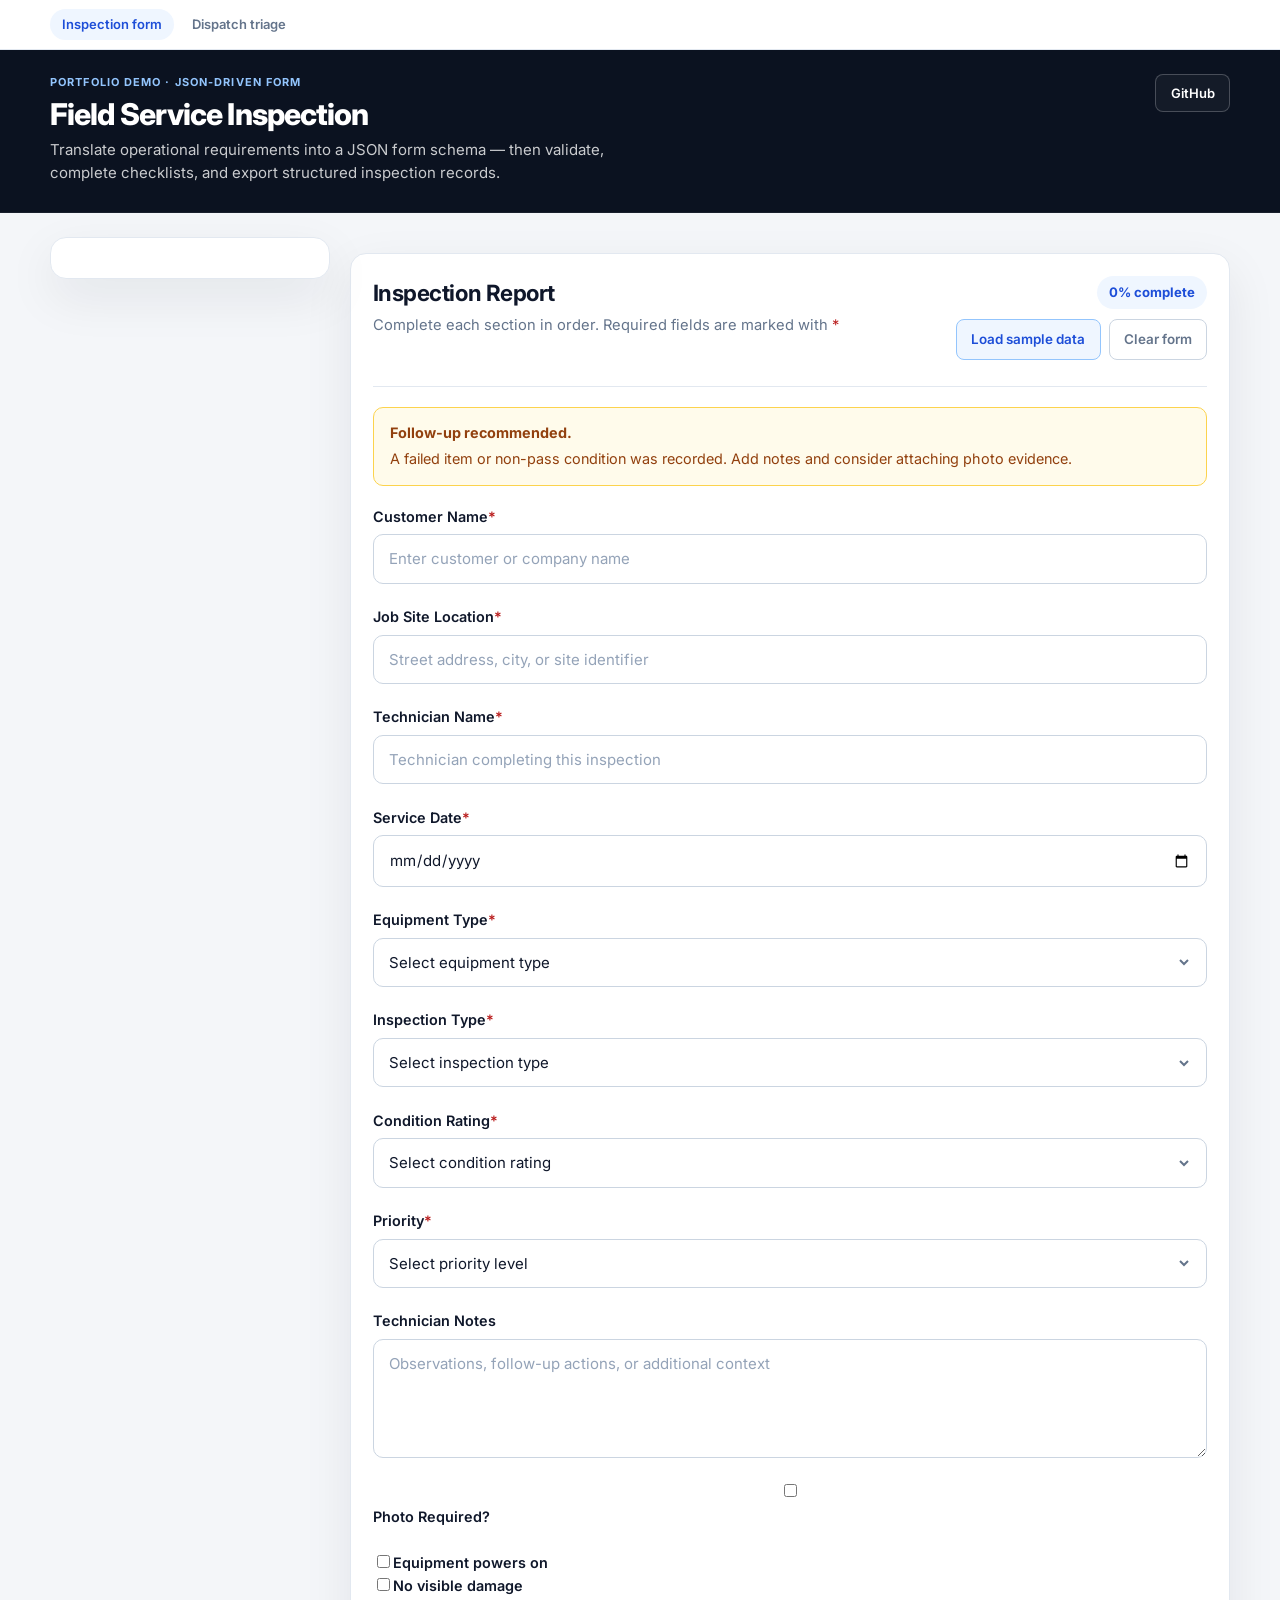
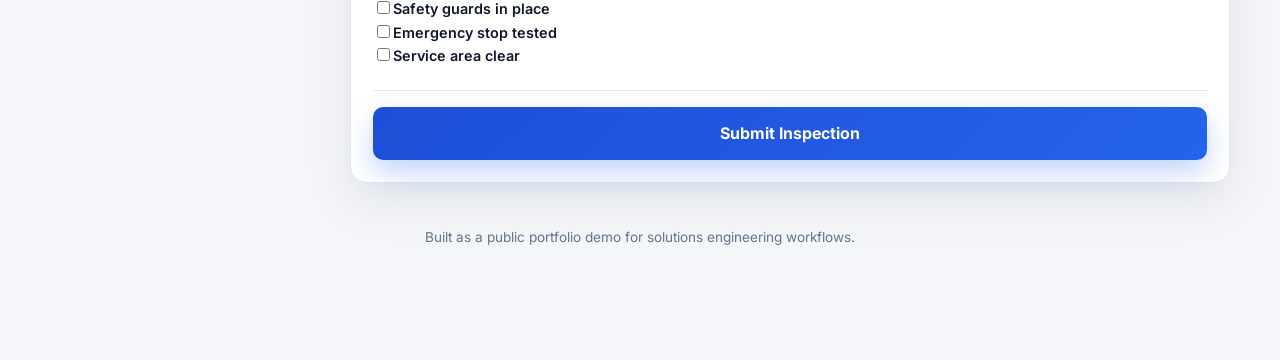
==== commit 9b2d5fef: "Match inspection page header to dispatch demo layout. Uses the same nav bar, dark header, kicker, ta" ====
--- a/index.html
+++ b/index.html
@@ -9,7 +9,6 @@
   <link rel="preconnect" href="https://fonts.googleapis.com">
   <link rel="preconnect" href="https://fonts.gstatic.com" crossorigin>
   <link href="https://fonts.googleapis.com/css2?family=Inter:wght@400;500;600;700;800&display=swap" rel="stylesheet">
-  <link rel="stylesheet" href="portfolio.css">
   <link rel="stylesheet" href="styles.css">
 </head>
 <body>
@@ -33,13 +32,8 @@
     </div>
   </header>
 
-  <main id="main" class="wrap">
-    <section class="quickstart" aria-label="Quick start">
-      <p><strong>New here?</strong> Load sample data, then submit to see the full inspection workflow in one click.</p>
-      <button type="button" class="btn btn-primary btn-sm" id="load-sample-btn">Load sample data</button>
-    </section>
-
-    <div class="workspace">
+  <div class="app-shell">
+    <main id="main" class="workspace">
       <aside class="job-panel" id="job-panel" aria-label="Job context"></aside>
 
       <div class="form-column">
@@ -54,6 +48,7 @@
             <div class="card-header-actions">
               <div class="completion-chip" id="completion-chip" aria-live="polite">0% complete</div>
               <div class="demo-toolbar">
+                <button type="button" class="btn-secondary" id="load-sample-btn">Load sample data</button>
                 <button type="button" class="btn-ghost" id="clear-form-btn">Clear form</button>
               </div>
               <p class="draft-status" id="draft-status" aria-live="polite"></p>
@@ -93,15 +88,15 @@
           <pre id="json-preview" class="json-preview" aria-label="Formatted JSON preview of submitted form data"></pre>
         </section>
       </div>
+    </main>
+
+    <footer class="site-footer">
+      <p>Built as a public portfolio demo for solutions engineering workflows.</p>
+    </footer>
+
+    <div class="sticky-submit" id="sticky-submit" hidden>
+      <button type="submit" form="inspection-form" class="sticky-submit-btn">Submit Inspection</button>
     </div>
-  </main>
-
-  <footer class="site-footer">
-    <div class="wrap"><p>Built as a public portfolio demo for solutions engineering workflows.</p></div>
-  </footer>
-
-  <div class="sticky-submit" id="sticky-submit" hidden>
-    <button type="submit" form="inspection-form" class="sticky-submit-btn">Submit Inspection</button>
   </div>
 
   <script src="app.js"></script>
--- a/styles.css
+++ b/styles.css
@@ -49,16 +49,120 @@
   color: var(--text);
   background: var(--bg);
   -webkit-font-smoothing: antialiased;
+}
+
+.wrap { width: min(1180px, calc(100% - 2rem)); margin-inline: auto; }
+
+.skip-link {
+  position: absolute;
+  left: -999px;
+  top: 0;
+  z-index: 99;
+  padding: 0.5rem 1rem;
+  background: var(--brand-accent);
+  color: #fff;
+  font-weight: 600;
+  text-decoration: none;
+  border-radius: 0 0 8px 8px;
+}
+.skip-link:focus { left: 0.5rem; top: 0; }
+
+.app-shell {
+  min-height: 100vh;
+  display: flex;
+  flex-direction: column;
   padding-bottom: 5rem;
+}
+
+.portfolio-nav {
+  background: #fff;
+  border-bottom: 1px solid var(--border);
+}
+.portfolio-nav-inner {
+  display: flex;
+  gap: 0.35rem;
+  padding: 0.55rem 0;
+}
+.portfolio-nav-link {
+  padding: 0.35rem 0.75rem;
+  border-radius: 999px;
+  font-size: 0.8125rem;
+  font-weight: 600;
+  color: var(--text-muted);
+  text-decoration: none;
+  transition: background 0.15s, color 0.15s;
+}
+.portfolio-nav-link:hover { color: var(--text); background: var(--bg-subtle); }
+.portfolio-nav-link.is-active {
+  color: var(--brand-dark);
+  background: var(--brand-soft);
+}
+
+/* Header — matches dispatch demo */
+.header {
+  background: var(--header-h);
+  color: #fff;
+  padding: 1.5rem 0 1.75rem;
+  border-bottom: 1px solid rgba(255, 255, 255, 0.06);
+}
+.header-inner {
+  display: flex;
+  justify-content: space-between;
+  align-items: flex-start;
+  gap: 1.25rem;
+}
+.kicker {
+  margin: 0 0 0.4rem;
+  font-size: 0.6875rem;
+  font-weight: 700;
+  letter-spacing: 0.1em;
+  text-transform: uppercase;
+  color: #93c5fd;
+}
+.header h1 {
+  margin: 0;
+  font-size: clamp(1.5rem, 3.5vw, 1.875rem);
+  font-weight: 800;
+  letter-spacing: -0.03em;
+  line-height: 1.15;
+}
+.tagline {
+  margin: 0.45rem 0 0;
+  max-width: 36rem;
+  color: rgba(255, 255, 255, 0.78);
+  font-size: 0.9375rem;
+  line-height: 1.5;
+}
+.gh-link {
+  flex-shrink: 0;
+  color: #fff;
+  text-decoration: none;
+  font-size: 0.8125rem;
+  font-weight: 600;
+  padding: 0.5rem 0.9rem;
+  border: 1px solid rgba(255, 255, 255, 0.22);
+  border-radius: 8px;
+  background: rgba(255, 255, 255, 0.04);
+  transition: background 0.15s, border-color 0.15s;
+}
+.gh-link:hover {
+  background: rgba(255, 255, 255, 0.1);
+  border-color: rgba(255, 255, 255, 0.35);
+}
+
+@media (max-width: 640px) {
+  .header-inner { flex-direction: column; }
+  .gh-link { align-self: flex-start; }
 }
 
 /* Workspace layout */
 .workspace {
-  width: 100%;
-  margin: 1.25rem 0 0;
+  width: min(100% - 2rem, var(--max));
+  margin: 1.5rem auto 0;
   display: grid;
   grid-template-columns: 280px 1fr;
   gap: 1.25rem;
+  flex: 1;
 }
 
 /* Job context panel */
@@ -837,17 +941,16 @@
 }
 
 .site-footer {
-  padding: 1.25rem 0 2rem;
+  width: min(100% - 2rem, var(--max));
+  margin: 0 auto;
+  padding: 1.5rem 0 2rem;
   text-align: center;
-  border-top: 1px solid var(--border);
-  background: var(--surface);
-  margin-top: 2rem;
 }
 
 .site-footer p {
   margin: 0;
   color: var(--text-muted);
-  font-size: 0.8125rem;
+  font-size: 0.85rem;
 }
 
 .sticky-submit {
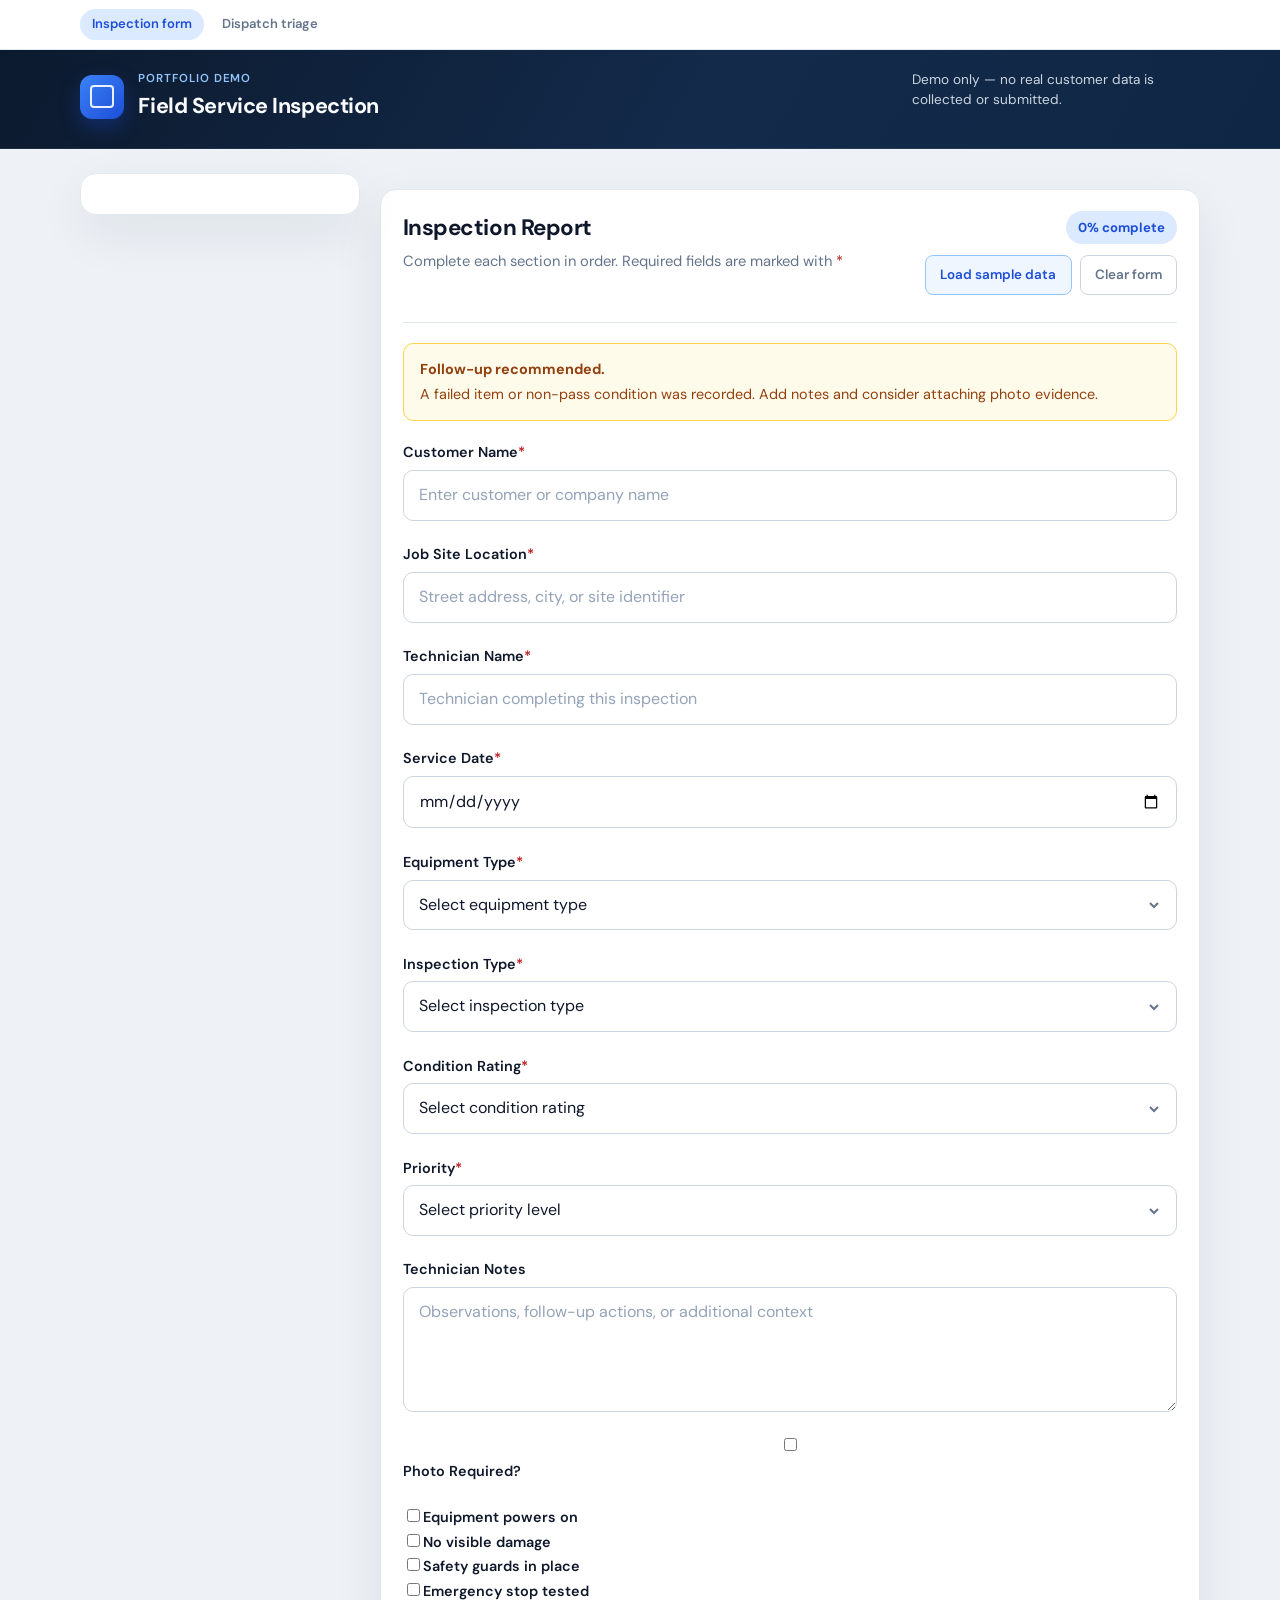
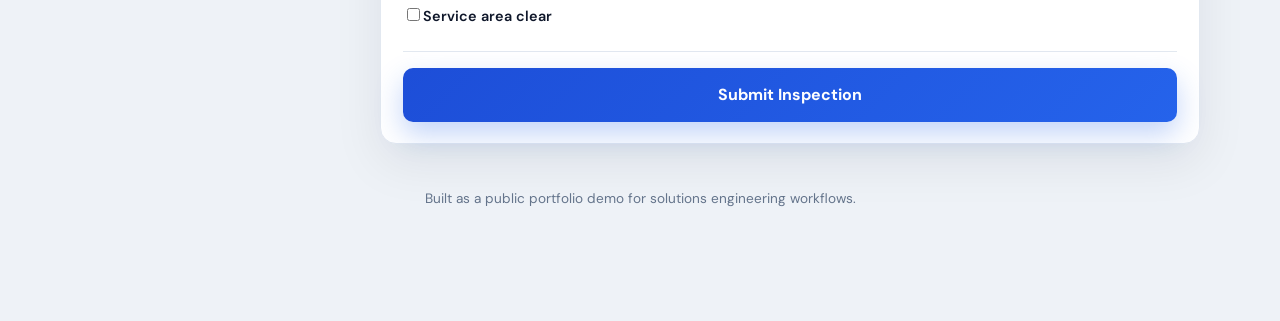
==== commit 2ed08cd1: "Add FieldOps Desk dispatch demo as /dispatch subfolder. Keeps the inspection form at repo root and l" ====
--- a/index.html
+++ b/index.html
@@ -4,36 +4,36 @@
   <meta charset="UTF-8">
   <meta name="viewport" content="width=device-width, initial-scale=1.0">
   <meta name="description" content="A public field service inspection form demo with JSON-driven structure and validation.">
-  <meta name="theme-color" content="#0b1220">
-  <title>Field Service Inspection</title>
+  <meta name="theme-color" content="#0c1a2e">
+  <title>Field Service Inspection Form Demo</title>
   <link rel="preconnect" href="https://fonts.googleapis.com">
   <link rel="preconnect" href="https://fonts.gstatic.com" crossorigin>
-  <link href="https://fonts.googleapis.com/css2?family=Inter:wght@400;500;600;700;800&display=swap" rel="stylesheet">
+  <link href="https://fonts.googleapis.com/css2?family=DM+Sans:ital,opsz,wght@0,9..40,400;0,9..40,500;0,9..40,600;0,9..40,700;1,9..40,400&display=swap" rel="stylesheet">
   <link rel="stylesheet" href="styles.css">
 </head>
 <body>
-  <a class="skip-link" href="#main">Skip to main content</a>
-
   <nav class="portfolio-nav" aria-label="Portfolio demos">
-    <div class="portfolio-nav-inner wrap">
+    <div class="portfolio-nav-inner">
       <a href="./" class="portfolio-nav-link is-active" aria-current="page">Inspection form</a>
       <a href="./dispatch/" class="portfolio-nav-link">Dispatch triage</a>
     </div>
   </nav>
 
-  <header class="header">
-    <div class="wrap header-inner">
-      <div>
-        <p class="kicker">Portfolio demo · JSON-driven form</p>
-        <h1>Field Service Inspection</h1>
-        <p class="tagline">Translate operational requirements into a JSON form schema — then validate, complete checklists, and export structured inspection records.</p>
+  <div class="app-shell">
+    <header class="topbar">
+      <div class="topbar-inner">
+        <div class="brand">
+          <span class="brand-mark" aria-hidden="true"></span>
+          <div>
+            <p class="brand-eyebrow">Portfolio Demo</p>
+            <h1>Field Service Inspection</h1>
+          </div>
+        </div>
+        <p class="topbar-note">Demo only — no real customer data is collected or submitted.</p>
       </div>
-      <a class="gh-link" href="https://github.com/rawji/field-service-inspection-form-demo" target="_blank" rel="noopener noreferrer">GitHub</a>
-    </div>
-  </header>
+    </header>
 
-  <div class="app-shell">
-    <main id="main" class="workspace">
+    <main class="workspace">
       <aside class="job-panel" id="job-panel" aria-label="Job context"></aside>
 
       <div class="form-column">
--- a/styles.css
+++ b/styles.css
@@ -6,8 +6,7 @@
 }
 
 :root {
-  --bg: #f4f6f9;
-  --bg-subtle: #eef1f6;
+  --bg: #eef2f7;
   --surface: #ffffff;
   --surface-muted: #f8fafc;
   --text: #0f172a;
@@ -15,10 +14,8 @@
   --border: #e2e8f0;
   --border-strong: #cbd5e1;
   --brand: #0c1a2e;
-  --brand-accent: #2563eb;
-  --brand-dark: #1d4ed8;
-  --brand-soft: #eff6ff;
-  --header-h: #0b1220;
+  --brand-accent: #1d4ed8;
+  --brand-soft: #dbeafe;
   --pass: #15803d;
   --pass-bg: #dcfce7;
   --pass-border: #86efac;
@@ -34,7 +31,7 @@
   --radius-sm: 10px;
   --shadow: 0 18px 50px rgba(15, 23, 42, 0.08);
   --touch: 44px;
-  --max: 1180px;
+  --max: 1120px;
 }
 
 html {
@@ -43,30 +40,14 @@
 
 body {
   margin: 0;
-  font-family: "Inter", system-ui, -apple-system, sans-serif;
-  font-size: 15px;
+  font-family: "DM Sans", system-ui, sans-serif;
+  font-size: 16px;
   line-height: 1.55;
   color: var(--text);
   background: var(--bg);
   -webkit-font-smoothing: antialiased;
 }
 
-.wrap { width: min(1180px, calc(100% - 2rem)); margin-inline: auto; }
-
-.skip-link {
-  position: absolute;
-  left: -999px;
-  top: 0;
-  z-index: 99;
-  padding: 0.5rem 1rem;
-  background: var(--brand-accent);
-  color: #fff;
-  font-weight: 600;
-  text-decoration: none;
-  border-radius: 0 0 8px 8px;
-}
-.skip-link:focus { left: 0.5rem; top: 0; }
-
 .app-shell {
   min-height: 100vh;
   display: flex;
@@ -79,80 +60,90 @@
   border-bottom: 1px solid var(--border);
 }
 .portfolio-nav-inner {
-  display: flex;
-  gap: 0.35rem;
-  padding: 0.55rem 0;
+  width: min(100% - 2rem, var(--max));
+  margin: 0 auto;
+  display: flex;
+  gap: .35rem;
+  padding: .55rem 0;
 }
 .portfolio-nav-link {
-  padding: 0.35rem 0.75rem;
+  padding: .35rem .75rem;
   border-radius: 999px;
-  font-size: 0.8125rem;
+  font-size: .8125rem;
   font-weight: 600;
   color: var(--text-muted);
   text-decoration: none;
-  transition: background 0.15s, color 0.15s;
-}
-.portfolio-nav-link:hover { color: var(--text); background: var(--bg-subtle); }
+  transition: background .15s, color .15s;
+}
+.portfolio-nav-link:hover { color: var(--text); background: var(--surface-muted); }
 .portfolio-nav-link.is-active {
-  color: var(--brand-dark);
+  color: var(--brand-accent);
   background: var(--brand-soft);
 }
 
-/* Header — matches dispatch demo */
-.header {
-  background: var(--header-h);
-  color: #fff;
-  padding: 1.5rem 0 1.75rem;
-  border-bottom: 1px solid rgba(255, 255, 255, 0.06);
-}
-.header-inner {
-  display: flex;
+/* Top bar */
+.topbar {
+  background: linear-gradient(120deg, var(--brand) 0%, #132a4a 55%, #0f2744 100%);
+  color: #f8fafc;
+  border-bottom: 1px solid rgba(255, 255, 255, 0.08);
+}
+
+.topbar-inner {
+  width: min(100% - 2rem, var(--max));
+  margin: 0 auto;
+  padding: 1.25rem 0 1.5rem;
+  display: flex;
+  align-items: flex-start;
   justify-content: space-between;
-  align-items: flex-start;
-  gap: 1.25rem;
-}
-.kicker {
-  margin: 0 0 0.4rem;
-  font-size: 0.6875rem;
-  font-weight: 700;
-  letter-spacing: 0.1em;
+  gap: 1.5rem;
+  flex-wrap: wrap;
+}
+
+.brand {
+  display: flex;
+  align-items: center;
+  gap: 0.9rem;
+}
+
+.brand-mark {
+  width: 2.75rem;
+  height: 2.75rem;
+  border-radius: 12px;
+  background: linear-gradient(135deg, #3b82f6, #1d4ed8);
+  box-shadow: 0 8px 20px rgba(29, 78, 216, 0.35);
+  position: relative;
+}
+
+.brand-mark::after {
+  content: "";
+  position: absolute;
+  inset: 0.65rem;
+  border: 2px solid rgba(255, 255, 255, 0.9);
+  border-radius: 4px;
+}
+
+.brand-eyebrow {
+  margin: 0 0 0.15rem;
+  font-size: 0.72rem;
+  font-weight: 600;
+  letter-spacing: 0.08em;
   text-transform: uppercase;
   color: #93c5fd;
 }
-.header h1 {
-  margin: 0;
-  font-size: clamp(1.5rem, 3.5vw, 1.875rem);
-  font-weight: 800;
-  letter-spacing: -0.03em;
-  line-height: 1.15;
-}
-.tagline {
-  margin: 0.45rem 0 0;
-  max-width: 36rem;
-  color: rgba(255, 255, 255, 0.78);
-  font-size: 0.9375rem;
-  line-height: 1.5;
-}
-.gh-link {
-  flex-shrink: 0;
-  color: #fff;
-  text-decoration: none;
-  font-size: 0.8125rem;
-  font-weight: 600;
-  padding: 0.5rem 0.9rem;
-  border: 1px solid rgba(255, 255, 255, 0.22);
-  border-radius: 8px;
-  background: rgba(255, 255, 255, 0.04);
-  transition: background 0.15s, border-color 0.15s;
-}
-.gh-link:hover {
-  background: rgba(255, 255, 255, 0.1);
-  border-color: rgba(255, 255, 255, 0.35);
-}
-
-@media (max-width: 640px) {
-  .header-inner { flex-direction: column; }
-  .gh-link { align-self: flex-start; }
+
+.brand h1 {
+  margin: 0;
+  font-size: 1.35rem;
+  font-weight: 700;
+  letter-spacing: -0.02em;
+}
+
+.topbar-note {
+  margin: 0;
+  max-width: 18rem;
+  font-size: 0.85rem;
+  color: #cbd5e1;
+  line-height: 1.45;
 }
 
 /* Workspace layout */
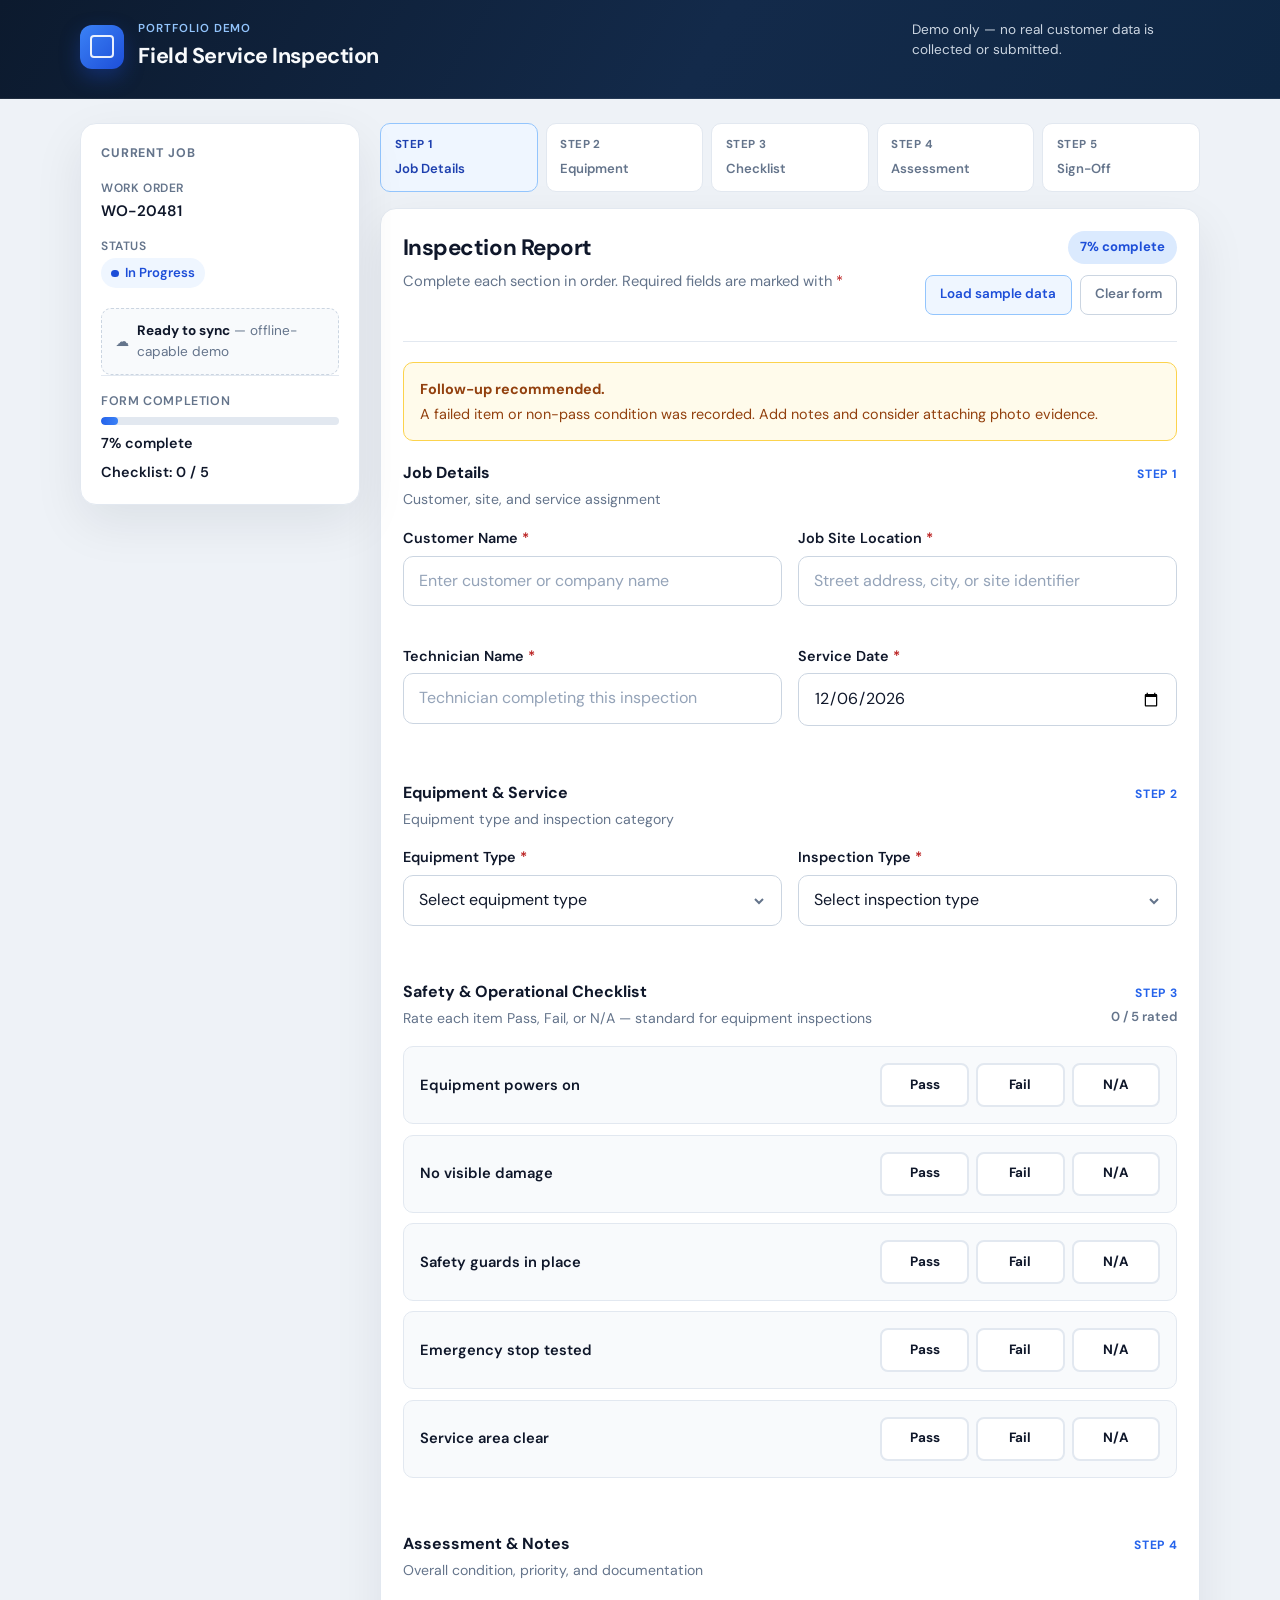
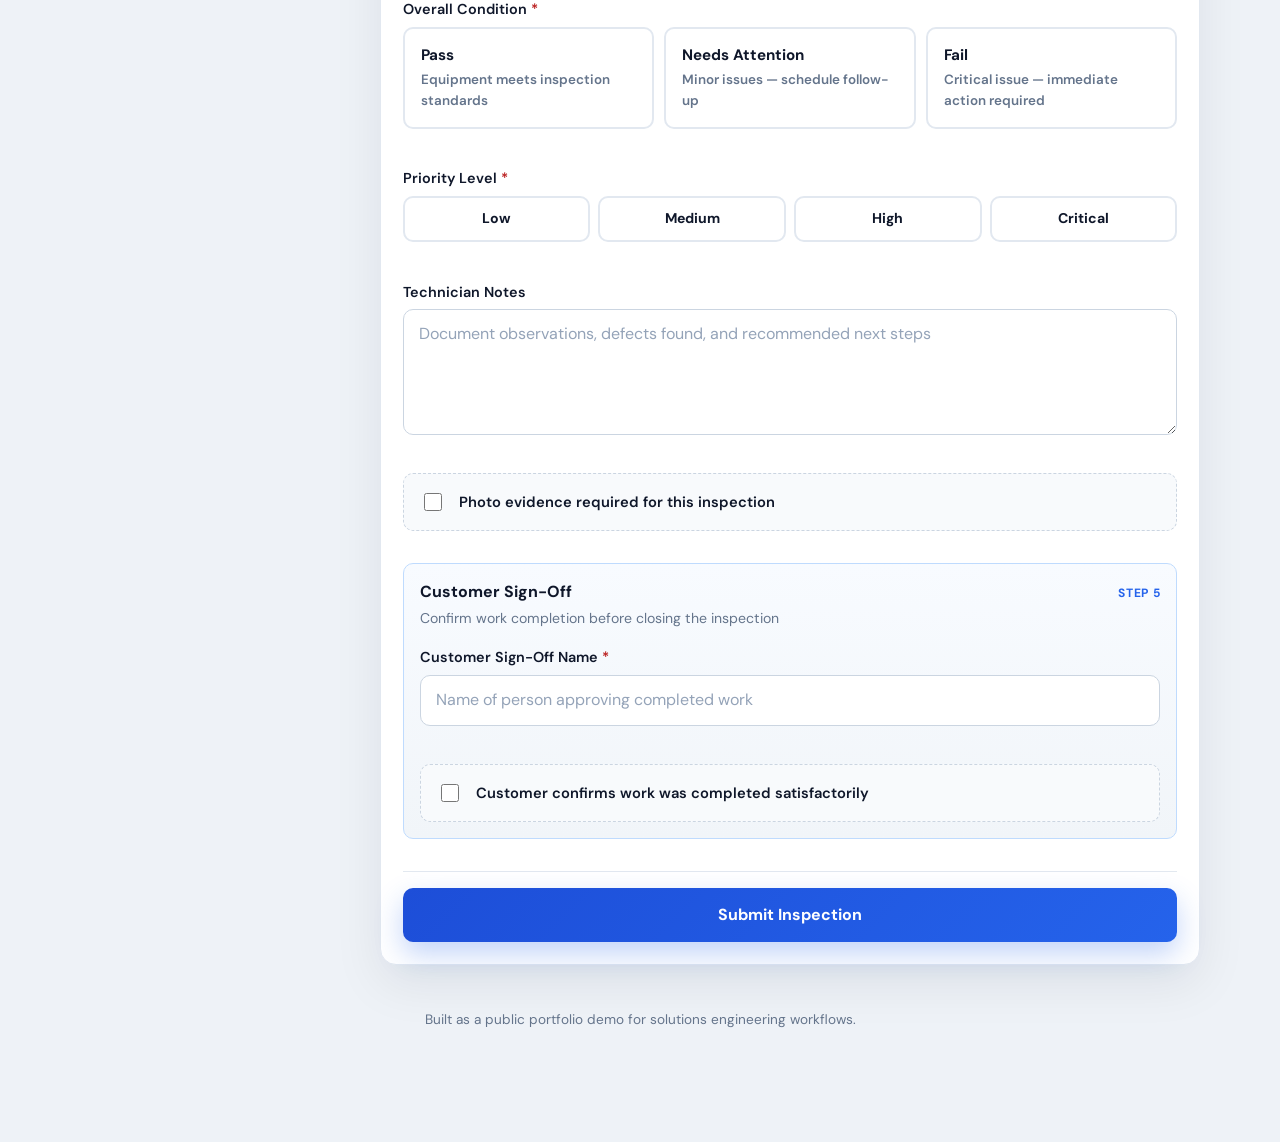
==== commit 837c6a3d: "demo focused features and sign-off workflow" ====
--- a/index.html
+++ b/index.html
@@ -12,13 +12,6 @@
   <link rel="stylesheet" href="styles.css">
 </head>
 <body>
-  <nav class="portfolio-nav" aria-label="Portfolio demos">
-    <div class="portfolio-nav-inner">
-      <a href="./" class="portfolio-nav-link is-active" aria-current="page">Inspection form</a>
-      <a href="./dispatch/" class="portfolio-nav-link">Dispatch triage</a>
-    </div>
-  </nav>
-
   <div class="app-shell">
     <header class="topbar">
       <div class="topbar-inner">
--- a/styles.css
+++ b/styles.css
@@ -55,32 +55,6 @@
   padding-bottom: 5rem;
 }
 
-.portfolio-nav {
-  background: #fff;
-  border-bottom: 1px solid var(--border);
-}
-.portfolio-nav-inner {
-  width: min(100% - 2rem, var(--max));
-  margin: 0 auto;
-  display: flex;
-  gap: .35rem;
-  padding: .55rem 0;
-}
-.portfolio-nav-link {
-  padding: .35rem .75rem;
-  border-radius: 999px;
-  font-size: .8125rem;
-  font-weight: 600;
-  color: var(--text-muted);
-  text-decoration: none;
-  transition: background .15s, color .15s;
-}
-.portfolio-nav-link:hover { color: var(--text); background: var(--surface-muted); }
-.portfolio-nav-link.is-active {
-  color: var(--brand-accent);
-  background: var(--brand-soft);
-}
-
 /* Top bar */
 .topbar {
   background: linear-gradient(120deg, var(--brand) 0%, #132a4a 55%, #0f2744 100%);
